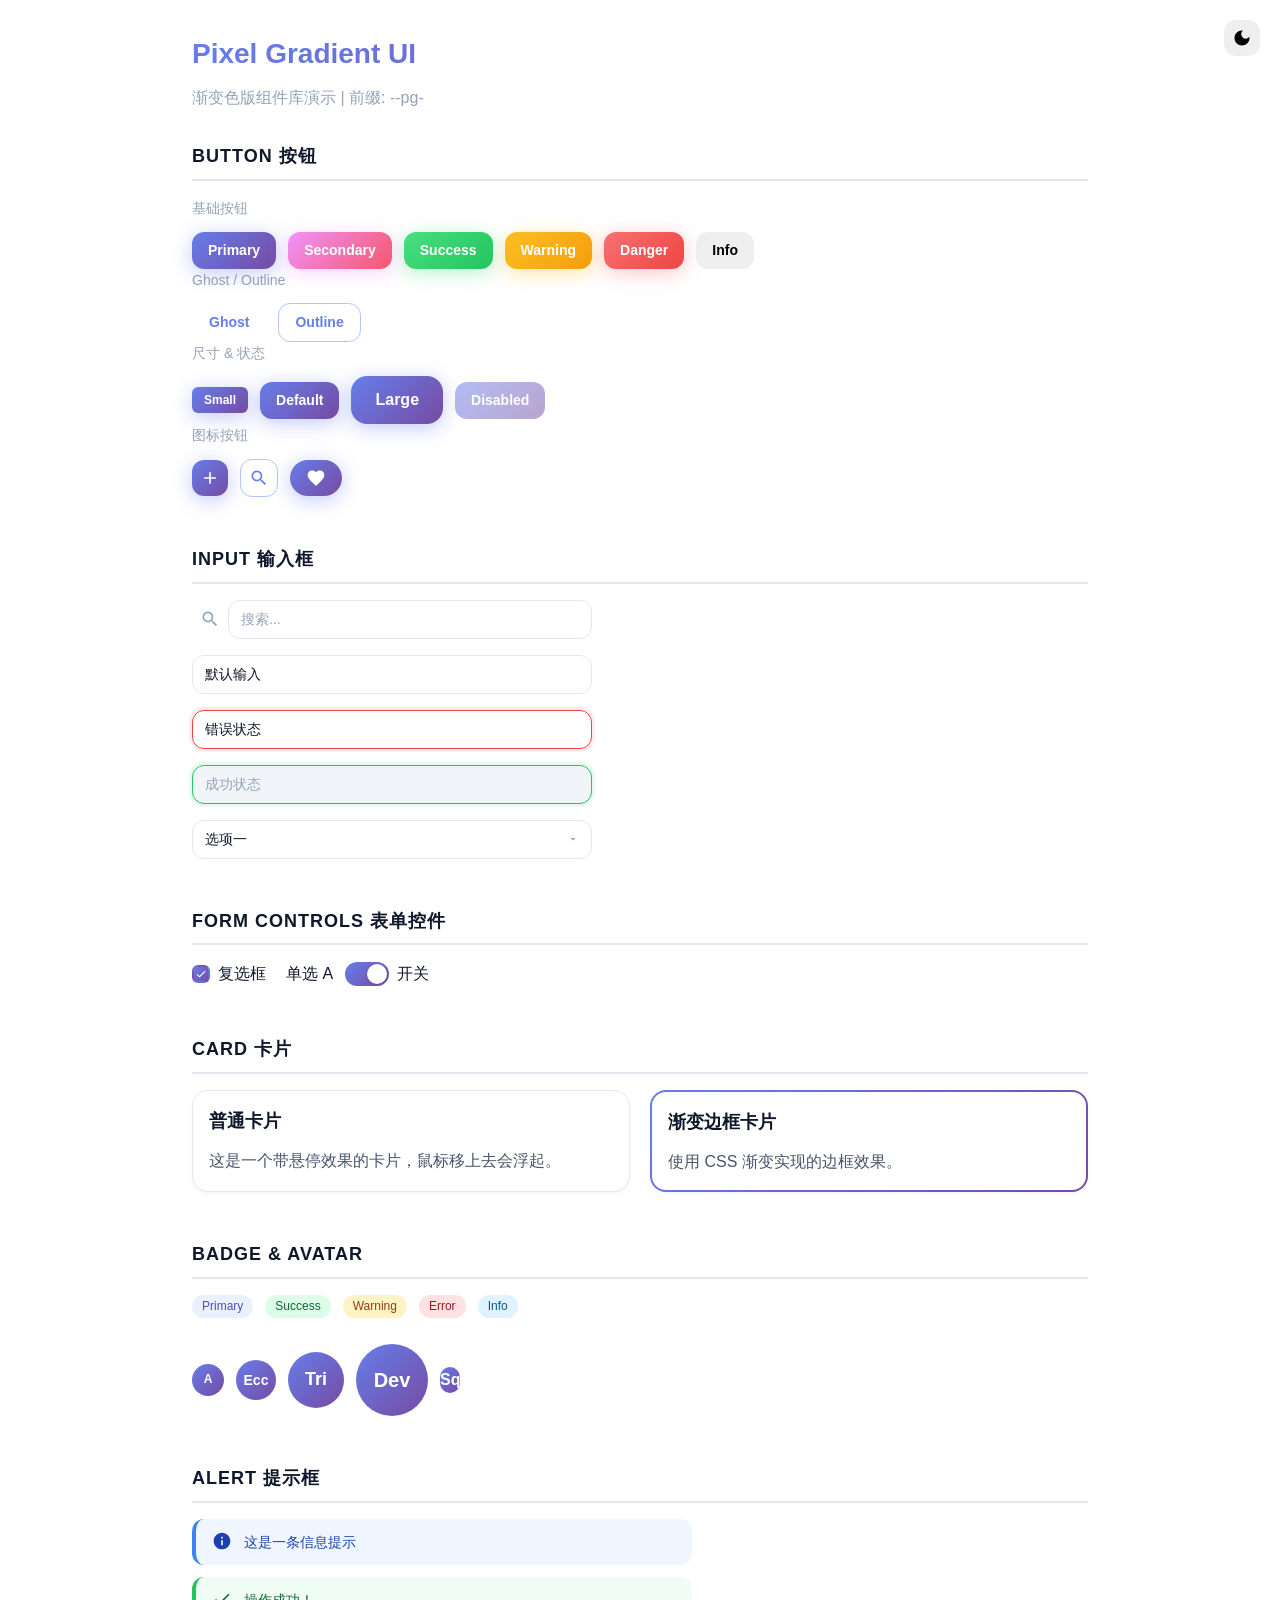
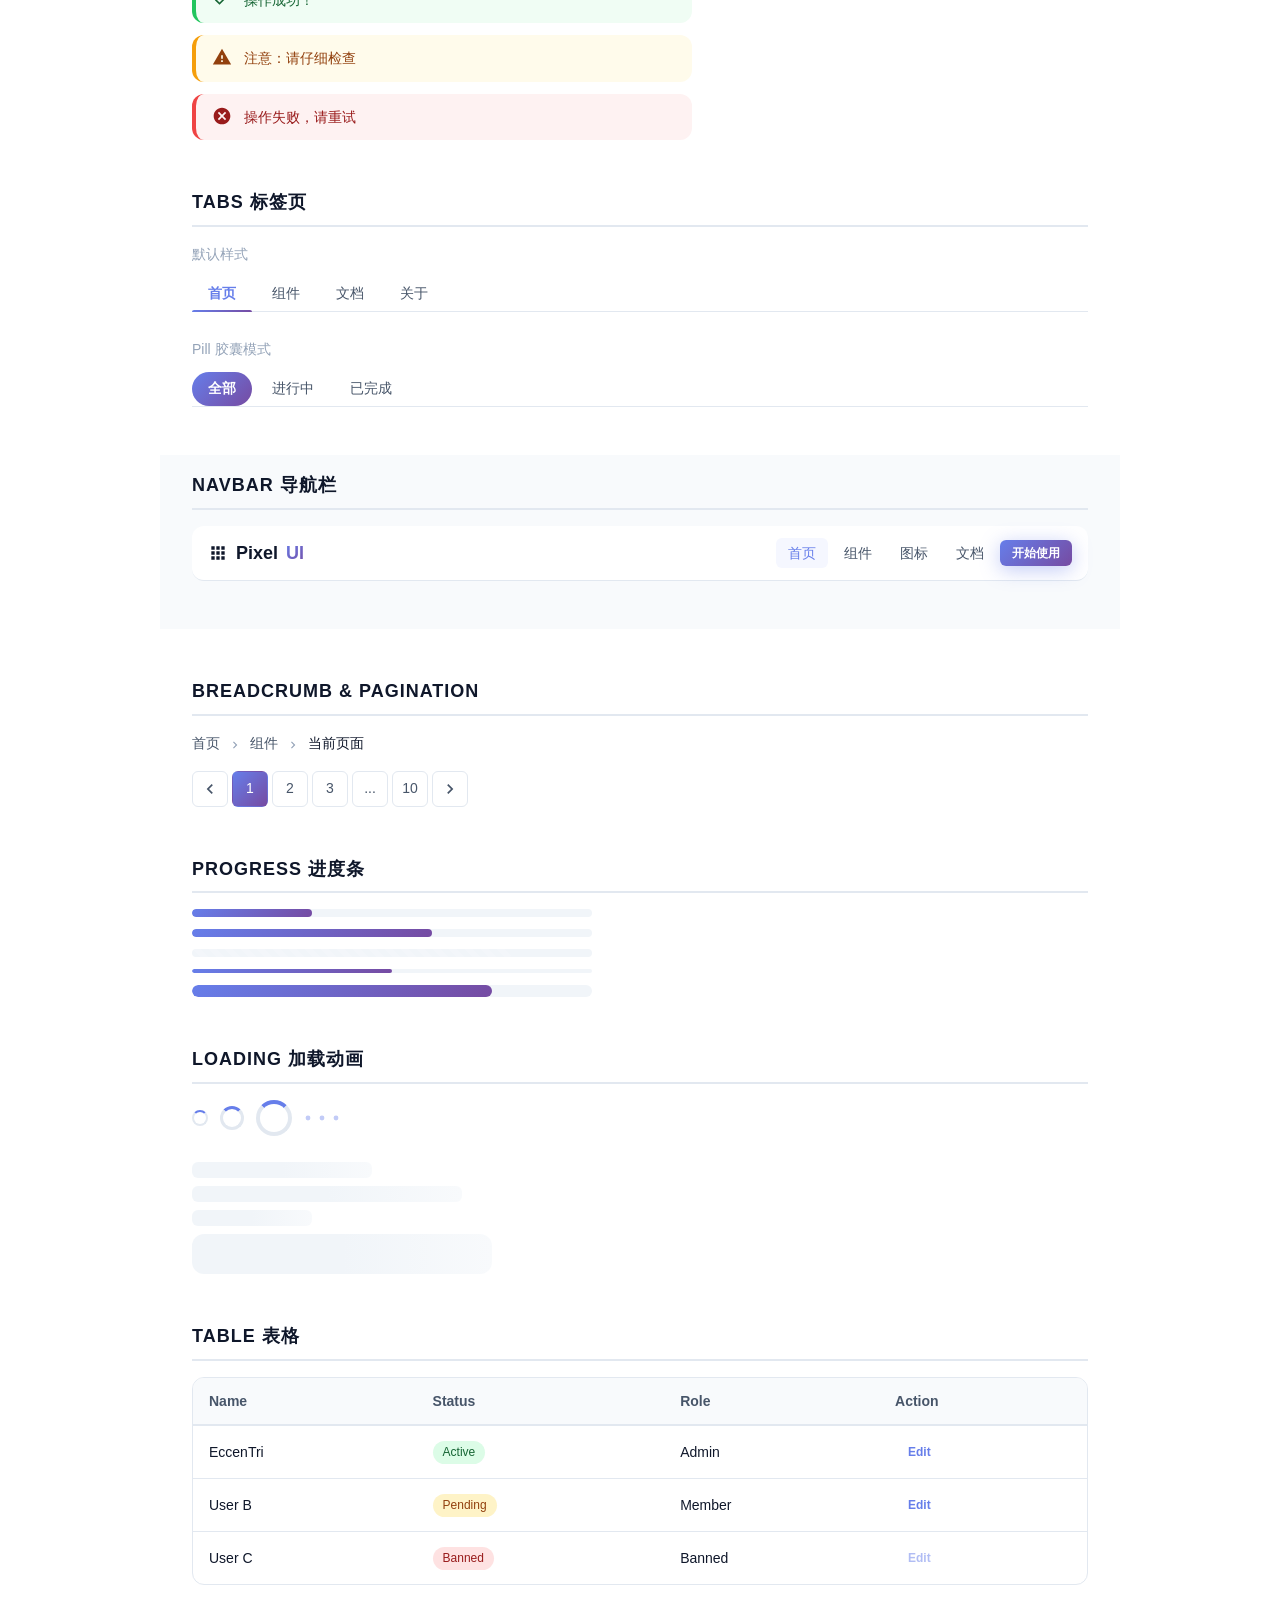
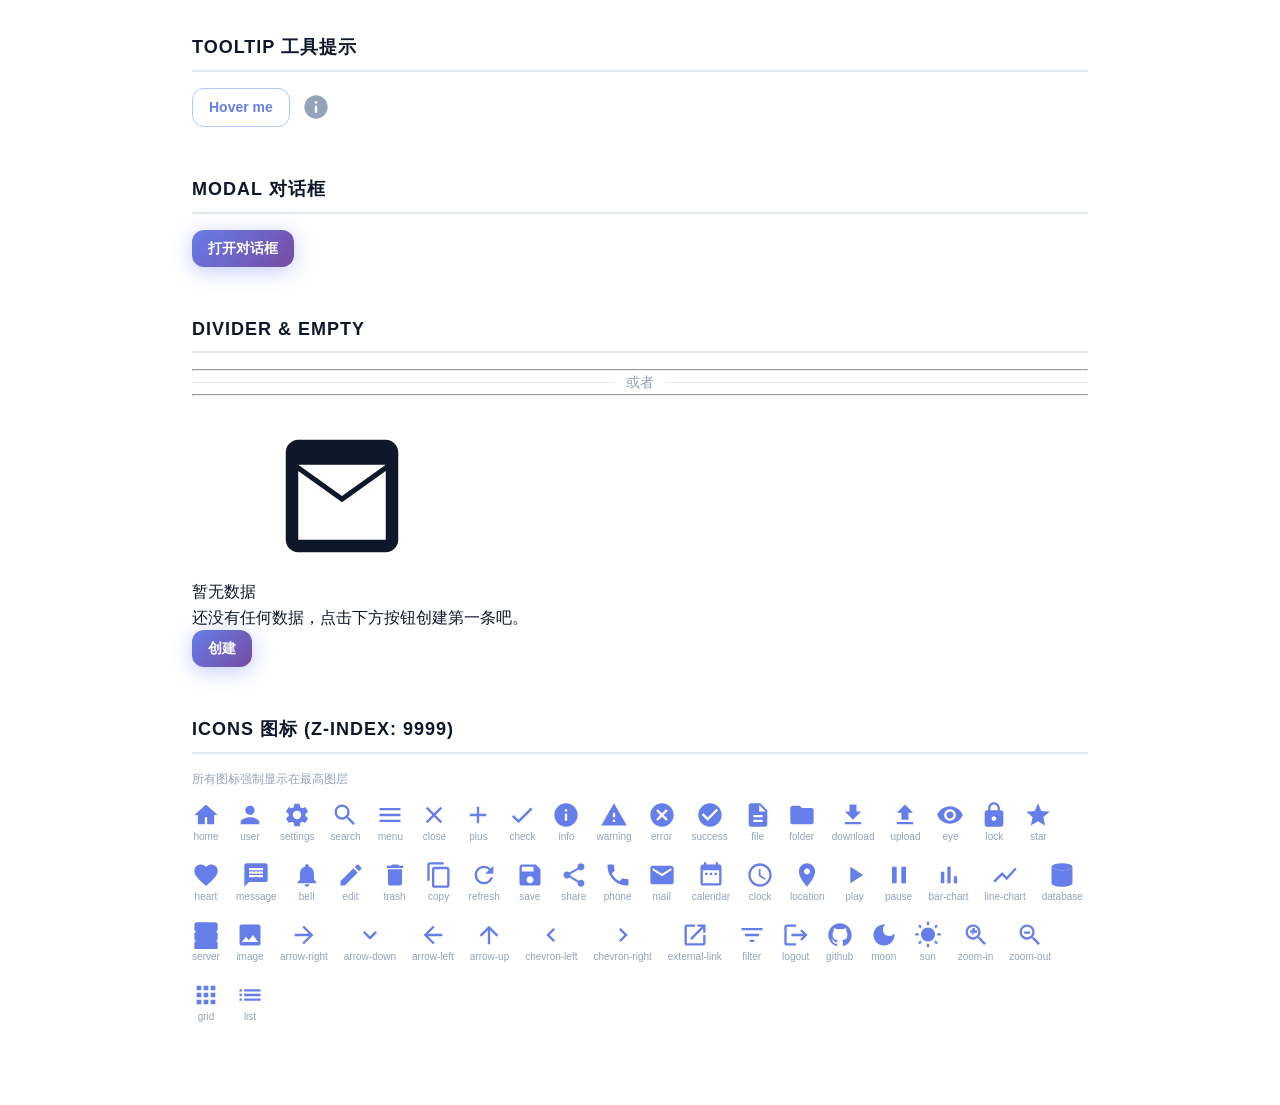
==== gradient/index.html @ 96da3453 "init: Pixel UI Kit 三版本组件库 (gradient/minimal/custom)" ====
<!DOCTYPE html>
<html lang="zh-CN" data-theme="light">
<head>
  <meta charset="UTF-8">
  <meta name="viewport" content="width=device-width, initial-scale=1.0">
  <title>Pixel Gradient UI — 组件演示</title>
  <link rel="stylesheet" href="pixel-gradient.css">
  <style>
    body { padding: 32px; max-width: 960px; margin: 0 auto; }
    section { margin-bottom: 48px; }
    h2 { font-size: 18px; color: var(--pg-text-primary); margin-bottom: 16px; text-transform: uppercase; letter-spacing: 1px; border-bottom: 2px solid var(--pg-border-color); padding-bottom: 8px; }
    h3 { font-size: var(--pg-text-sm); color: var(--pg-text-tertiary); margin-bottom: 12px; font-weight: var(--pg-font-normal); }
    .demo-row { display: flex; gap: 12px; flex-wrap: wrap; align-items: center; }
    .theme-toggle { position: fixed; top: 20px; right: 20px; z-index: 10003; }
  </style>
</head>
<body>

<!-- 图标 Sprite (内联) -->
<svg xmlns="http://www.w3.org/2000/svg" style="display:none">
<defs>
    <linearGradient id="pg-grad-primary" x1="0%" y1="0%" x2="100%" y2="100%">
      <stop offset="0%" style="stop-color:#667eea"/>
      <stop offset="100%" style="stop-color:#764ba2"/>
    </linearGradient>
  </defs>
<symbol id="pg-icon-home" viewBox="0 0 24 24"><path fill="currentColor" d="M12 3L2 12h3v8h6v-6h2v6h6v-8h3L12 3z"/></symbol>
<symbol id="pg-icon-user" viewBox="0 0 24 24"><path fill="currentColor" d="M12 12c2.21 0 4-1.79 4-4s-1.79-4-4-4-4 1.79-4 4 1.79 4 4 4zm0 2c-2.67 0-8 1.34-8 4v2h16v-2c0-2.66-5.33-4-8-4z"/></symbol>
<symbol id="pg-icon-settings" viewBox="0 0 24 24"><path fill="currentColor" d="M19.14 12.94c.04-.31.06-.63.06-.94 0-.31-.02-.63-.06-.94l2.03-1.58a.49.49 0 00.12-.61l-1.92-3.32a.49.49 0 00-.59-.22l-2.39.96c-.5-.38-1.03-.7-1.62-.94l-.36-2.54a.484.484 0 00-.48-.41h-3.84c-.24 0-.43.17-.47.41l-.36 2.54c-.59.24-1.13.57-1.62.94l-2.39-.96a.49.49 0 00-.59.22L2.74 8.87c-.12.21-.08.47.12.61l2.03 1.58c-.04.31-.06.63-.06.94s.02.63.06.94l-2.03 1.58a.49.49 0 00-.12.61l1.92 3.32c.12.22.37.29.59.22l2.39-.96c.5.38 1.03.7 1.62.94l.36 2.54c.05.24.24.41.48.41h3.84c.24 0 .44-.17.47-.41l.36-2.54c.59-.24 1.13-.56 1.62-.94l2.39.96c.22.08.47 0 .59-.22l1.92-3.32c.12-.22.07-.47-.12-.61l-2.01-1.58zM12 15.6A3.6 3.6 0 1115.6 12 3.6 3.6 0 0112 15.6z"/></symbol>
<symbol id="pg-icon-search" viewBox="0 0 24 24"><path fill="currentColor" d="M15.5 14h-.79l-.28-.27A6.471 6.471 0 0016 9.5 6.5 6.5 0 109.5 16c1.61 0 3.09-.59 4.23-1.57l.27.28v.79l5 4.99L20.49 19l-4.99-5zm-6 0C7.01 14 5 11.99 5 9.5S7.01 5 9.5 5 14 7.01 14 9.5 11.99 14 9.5 14z"/></symbol>
<symbol id="pg-icon-menu" viewBox="0 0 24 24"><path fill="currentColor" d="M3 18h18v-2H3v2zm0-5h18v-2H3v2zm0-7v2h18V6H3z"/></symbol>
<symbol id="pg-icon-close" viewBox="0 0 24 24"><path fill="currentColor" d="M19 6.41L17.59 5 12 10.59 6.41 5 5 6.41 10.59 12 5 17.59 6.41 19 12 13.41 17.59 19 19 17.59 13.41 12z"/></symbol>
<symbol id="pg-icon-plus" viewBox="0 0 24 24"><path fill="currentColor" d="M19 13h-6v6h-2v-6H5v-2h6V5h2v6h6v2z"/></symbol>
<symbol id="pg-icon-check" viewBox="0 0 24 24"><path fill="currentColor" d="M9 16.17L4.83 12l-1.42 1.41L9 19 21 7l-1.41-1.41z"/></symbol>
<symbol id="pg-icon-info" viewBox="0 0 24 24"><path fill="currentColor" d="M12 2C6.48 2 2 6.48 2 12s4.48 10 10 10 10-4.48 10-10S17.52 2 12 2zm1 15h-2v-6h2v6zm0-8h-2V7h2v2z"/></symbol>
<symbol id="pg-icon-warning" viewBox="0 0 24 24"><path fill="currentColor" d="M1 21h22L12 2 1 21zm12-3h-2v-2h2v2zm0-4h-2v-4h2v4z"/></symbol>
<symbol id="pg-icon-error" viewBox="0 0 24 24"><path fill="currentColor" d="M12 2C6.47 2 2 6.47 2 12s4.47 10 10 10 10-4.47 10-10S17.53 2 12 2zm5 13.59L15.59 17 12 13.41 8.41 17 7 15.59 10.41 12 7 8.41 8.41 7 12 10.41 15.59 7 17 8.41 13.41 12z"/></symbol>
<symbol id="pg-icon-success" viewBox="0 0 24 24"><path fill="currentColor" d="M12 2C6.48 2 2 6.48 2 12s4.48 10 10 10 10-4.48 10-10S17.52 2 12 2zm-2 15l-5-5 1.41-1.41L10 14.17l7.59-7.59L19 8l-9 9z"/></symbol>
<symbol id="pg-icon-file" viewBox="0 0 24 24"><path fill="currentColor" d="M14 2H6c-1.1 0-1.99.9-1.99 2L4 20c0 1.1.89 2 1.99 2H18c1.1 0 2-.9 2-2V8l-6-6zm2 16H8v-2h8v2zm0-4H8v-2h8v2zm-3-5V3.5L18.5 9H13z"/></symbol>
<symbol id="pg-icon-folder" viewBox="0 0 24 24"><path fill="currentColor" d="M10 4H4c-1.1 0-1.99.9-1.99 2L2 18c0 1.1.9 2 2 2h16c1.1 0 2-.9 2-2V8c0-1.1-.9-2-2-2h-8l-2-2z"/></symbol>
<symbol id="pg-icon-download" viewBox="0 0 24 24"><path fill="currentColor" d="M19 9h-4V3H9v6H5l7 7 7-7zM5 18v2h14v-2H5z"/></symbol>
<symbol id="pg-icon-upload" viewBox="0 0 24 24"><path fill="currentColor" d="M9 16h6v-6h4l-7-7-7 7h4zm-4 2h14v2H5z"/></symbol>
<symbol id="pg-icon-eye" viewBox="0 0 24 24"><path fill="currentColor" d="M12 4.5C7 4.5 2.73 7.61 1 12c1.73 4.39 6 7.5 11 7.5s9.27-3.11 11-7.5c-1.73-4.39-6-7.5-11-7.5zM12 17c-2.76 0-5-2.24-5-5s2.24-5 5-5 5 2.24 5 5-2.24 5-5 5zm0-8c-1.66 0-3 1.34-3 3s1.34 3 3 3 3-1.34 3-3-1.34-3-3-3z"/></symbol>
<symbol id="pg-icon-lock" viewBox="0 0 24 24"><path fill="currentColor" d="M18 8h-1V6c0-2.76-2.24-5-5-5S7 3.24 7 6v2H6c-1.1 0-2 .9-2 2v10c0 1.1.9 2 2 2h12c1.1 0 2-.9 2-2V10c0-1.1-.9-2-2-2zm-6 9c-1.1 0-2-.9-2-2s.9-2 2-2 2 .9 2 2-.9 2-2 2zm3.1-9H8.9V6c0-1.71 1.39-3.1 3.1-3.1 1.71 0 3.1 1.39 3.1 3.1v2z"/></symbol>
<symbol id="pg-icon-star" viewBox="0 0 24 24"><path fill="currentColor" d="M12 17.27L18.18 21l-1.64-7.03L22 9.24l-7.19-.61L12 2 9.19 8.63 2 9.24l5.46 4.73L5.82 21z"/></symbol>
<symbol id="pg-icon-heart" viewBox="0 0 24 24"><path fill="currentColor" d="M12 21.35l-1.45-1.32C5.4 15.36 2 12.28 2 8.5 2 5.42 4.42 3 7.5 3c1.74 0 3.41.81 4.5 2.09C13.09 3.81 14.76 3 16.5 3 19.58 3 22 5.42 22 8.5c0 3.78-3.4 6.86-8.55 11.54L12 21.35z"/></symbol>
<symbol id="pg-icon-message" viewBox="0 0 24 24"><path fill="currentColor" d="M20 2H4c-1.1 0-1.99.9-1.99 2L2 22l4-4h14c1.1 0 2-.9 2-2V4c0-1.1-.9-2-2-2zm-2 12H6v-2h12v2zm0-3H6V9h12v2zm0-3H6V6h12v2z"/></symbol>
<symbol id="pg-icon-bell" viewBox="0 0 24 24"><path fill="currentColor" d="M12 22c1.1 0 2-.9 2-2h-4c0 1.1.89 2 2 2zm6-6v-5c0-3.07-1.64-5.64-4.5-6.32V4c0-.83-.67-1.5-1.5-1.5s-1.5.67-1.5 1.5v.68C7.63 5.36 6 7.92 6 11v5l-2 2v1h16v-1l-2-2z"/></symbol>
<symbol id="pg-icon-edit" viewBox="0 0 24 24"><path fill="currentColor" d="M3 17.25V21h3.75L17.81 9.94l-3.75-3.75L3 17.25zM20.71 7.04c.39-.39.39-1.02 0-1.41l-2.34-2.34c-.39-.39-1.02-.39-1.41 0l-1.83 1.83 3.75 3.75 1.83-1.83z"/></symbol>
<symbol id="pg-icon-trash" viewBox="0 0 24 24"><path fill="currentColor" d="M6 19c0 1.1.9 2 2 2h8c1.1 0 2-.9 2-2V7H6v12zM19 4h-3.5l-1-1h-5l-1 1H5v2h14V4z"/></symbol>
<symbol id="pg-icon-copy" viewBox="0 0 24 24"><path fill="currentColor" d="M16 1H4c-1.1 0-2 .9-2 2v14h2V3h12V1zm3 4H8c-1.1 0-2 .9-2 2v14c0 1.1.9 2 2 2h11c1.1 0 2-.9 2-2V7c0-1.1-.9-2-2-2zm0 16H8V7h11v14z"/></symbol>
<symbol id="pg-icon-refresh" viewBox="0 0 24 24"><path fill="currentColor" d="M17.65 6.35A7.958 7.958 0 0012 4c-4.42 0-7.99 3.58-7.99 8s3.57 8 7.99 8c3.73 0 6.84-2.55 7.73-6h-2.08A5.99 5.99 0 0112 18c-3.31 0-6-2.69-6-6s2.69-6 6-6c1.66 0 3.14.69 4.22 1.78L13 11h7V4l-2.35 2.35z"/></symbol>
<symbol id="pg-icon-save" viewBox="0 0 24 24"><path fill="currentColor" d="M17 3H5c-1.11 0-2 .9-2 2v14c0 1.1.89 2 2 2h14c1.1 0 2-.9 2-2V7l-4-4zm-5 16c-1.66 0-3-1.34-3-3s1.34-3 3-3 3 1.34 3 3-1.34 3-3 3zm3-10H5V5h10v4z"/></symbol>
<symbol id="pg-icon-share" viewBox="0 0 24 24"><path fill="currentColor" d="M18 16.08c-.76 0-1.44.3-1.96.77L8.91 12.7c.05-.23.09-.46.09-.7s-.04-.47-.09-.7l7.05-4.11c.54.5 1.25.81 2.04.81 1.66 0 3-1.34 3-3s-1.34-3-3-3-3 1.34-3 3c0 .24.04.47.09.7L8.04 9.81C7.5 9.31 6.79 9 6 9c-1.66 0-3 1.34-3 3s1.34 3 3 3c.79 0 1.5-.31 2.04-.81l7.12 4.16c-.05.21-.08.43-.08.65 0 1.61 1.31 2.92 2.92 2.92 1.61 0 2.92-1.31 2.92-2.92s-1.31-2.92-2.92-2.92z"/></symbol>
<symbol id="pg-icon-phone" viewBox="0 0 24 24"><path fill="currentColor" d="M6.62 10.79c1.44 2.83 3.76 5.14 6.59 6.59l2.2-2.2c.27-.27.67-.36 1.02-.24 1.12.37 2.33.57 3.57.57.55 0 1 .45 1 1V20c0 .55-.45 1-1 1-9.39 0-17-7.61-17-17 0-.55.45-1 1-1h3.5c.55 0 1 .45 1 1 0 1.25.2 2.45.57 3.57.11.35.03.74-.25 1.02l-2.2 2.2z"/></symbol>
<symbol id="pg-icon-mail" viewBox="0 0 24 24"><path fill="currentColor" d="M20 4H4c-1.1 0-1.99.9-1.99 2L2 18c0 1.1.9 2 2 2h16c1.1 0 2-.9 2-2V6c0-1.1-.9-2-2-2zm0 4l-8 5-8-5V6l8 5 8-5v2z"/></symbol>
<symbol id="pg-icon-calendar" viewBox="0 0 24 24"><path fill="currentColor" d="M19 3h-1V1h-2v2H8V1H6v2H5c-1.11 0-1.99.9-1.99 2L3 19c0 1.1.89 2 2 2h14c1.1 0 2-.9 2-2V5c0-1.1-.9-2-2-2zm0 16H5V8h14v11zM9 10H7v2h2v-2zm4 0h-2v2h2v-2zm4 0h-2v2h2v-2z"/></symbol>
<symbol id="pg-icon-clock" viewBox="0 0 24 24"><path fill="currentColor" d="M11.99 2C6.47 2 2 6.48 2 12s4.47 10 9.99 10C17.52 22 22 17.52 22 12S17.52 2 11.99 2zM12 20c-4.42 0-8-3.58-8-8s3.58-8 8-8 8 3.58 8 8-3.58 8-8 8zm.5-13H11v6l5.25 3.15.75-1.23-4.5-2.67z"/></symbol>
<symbol id="pg-icon-location" viewBox="0 0 24 24"><path fill="currentColor" d="M12 2C8.13 2 5 5.13 5 9c0 5.25 7 13 7 13s7-7.75 7-13c0-3.87-3.13-7-7-7zm0 9.5c-1.38 0-2.5-1.12-2.5-2.5s1.12-2.5 2.5-2.5 2.5 1.12 2.5 2.5-1.12 2.5-2.5 2.5z"/></symbol>
<symbol id="pg-icon-play" viewBox="0 0 24 24"><path fill="currentColor" d="M8 5v14l11-7z"/></symbol>
<symbol id="pg-icon-pause" viewBox="0 0 24 24"><path fill="currentColor" d="M6 19h4V5H6v14zm8-14v14h4V5h-4z"/></symbol>
<symbol id="pg-icon-bar-chart" viewBox="0 0 24 24"><path fill="currentColor" d="M5 9.2h3V19H5V9.2zM10.6 5h2.8v14h-2.8V5zm5.6 8H19v6h-2.8v-6z"/></symbol>
<symbol id="pg-icon-line-chart" viewBox="0 0 24 24"><path fill="currentColor" d="M3.5 18.49l6-6.01 4 4L22 6.92l-1.41-1.41-7.09 7.97-4-4L2 16.99z"/></symbol>
<symbol id="pg-icon-database" viewBox="0 0 24 24"><ellipse cx="12" cy="5" rx="9" ry="3" fill="currentColor"/><path fill="currentColor" d="M3 5v14c0 1.66 4.03 3 9 3s9-1.34 9-3V5c0 1.66-4.03 3-9 3s-9-1.34-9-3zm0 7c0 1.66 4.03 3 9 3s9-1.34 9-3v-7c0 1.66-4.03 3-9 3s-9-1.34-9-3v7z"/></symbol>
<symbol id="pg-icon-server" viewBox="0 0 24 24"><path fill="currentColor" d="M4 1h16c1.1 0 2 .9 2 2v4c0 1.1-.9 2-2 2H4c-1.1 0-2-.9-2-2V3c0-1.1.9-2 2-2zm0 8h16c1.1 0 2 .9 2 2v4c0 1.1-.9 2-2 2H4c-1.1 0-2-.9-2-2v-4c0-1.1.9-2 2-2zm0 8h16c1.1 0 2 .9 2 2v4c0 1.1-.9 2-2 2H4c-1.1 0-2-.9-2-2v-4c0-1.1.9-2 2-2zM6 5h2v2H6V5zm0 8h2v2H6v-2zm0 8h2v2H6v-2z"/></symbol>
<symbol id="pg-icon-image" viewBox="0 0 24 24"><path fill="currentColor" d="M21 19V5c0-1.1-.9-2-2-2H5c-1.1 0-2 .9-2 2v14c0 1.1.9 2 2 2h14c1.1 0 2-.9 2-2zM8.5 13.5l2.5 3.01L14.5 12l4.5 6H5l3.5-4.5z"/></symbol>
<symbol id="pg-icon-arrow-right" viewBox="0 0 24 24"><path fill="currentColor" d="M12 4l-1.41 1.41L16.17 11H4v2h12.17l-5.58 5.59L12 20l8-8z"/></symbol>
<symbol id="pg-icon-arrow-down" viewBox="0 0 24 24"><path fill="currentColor" d="M7.41 8.59L12 13.17l4.59-4.58L18 10l-6 6-6-6 1.41-1.41z"/></symbol>
<symbol id="pg-icon-arrow-left" viewBox="0 0 24 24"><path fill="currentColor" d="M20 11H7.83l5.59-5.59L12 4l-8 8 8 8 1.41-1.41L7.83 13H20v-2z"/></symbol>
<symbol id="pg-icon-arrow-up" viewBox="0 0 24 24"><path fill="currentColor" d="M4 12l1.41 1.41L11 7.83V20h2V7.83l5.58 5.59L20 12l-8-8-8 8z"/></symbol>
<symbol id="pg-icon-chevron-left" viewBox="0 0 24 24"><path fill="currentColor" d="M15.41 7.41L14 6l-6 6 6 6 1.41-1.41L10.83 12z"/></symbol>
<symbol id="pg-icon-chevron-right" viewBox="0 0 24 24"><path fill="currentColor" d="M10 6L8.59 7.41 13.17 12l-4.58 4.59L10 18l6-6z"/></symbol>
<symbol id="pg-icon-chevron-up" viewBox="0 0 24 24"><path fill="currentColor" d="M7.41 15.41L12 10.83l4.59 4.58L18 14l-6-6-6 6z"/></symbol>
<symbol id="pg-icon-chevron-down" viewBox="0 0 24 24"><path fill="currentColor" d="M7.41 8.59L12 13.17l4.59-4.58L18 10l-6 6-6-6z"/></symbol>
<symbol id="pg-icon-external-link" viewBox="0 0 24 24"><path fill="currentColor" d="M19 19H5V5h7V3H5c-1.11 0-2 .9-2 2v14c0 1.1.89 2 2 2h14c1.1 0 2-.9 2-2v-7h-2v7zM14 3v2h3.59l-9.83 9.83 1.41 1.41L19 6.41V10h2V3h-8z"/></symbol>
<symbol id="pg-icon-filter" viewBox="0 0 24 24"><path fill="currentColor" d="M10 18h4v-2h-4v2zM3 6v2h18V6H3zm3 7h12v-2H6v2z"/></symbol>
<symbol id="pg-icon-logout" viewBox="0 0 24 24"><path fill="currentColor" d="M17 7l-1.41 1.41L18.17 11H8v2h10.17l-2.58 2.58L17 17l5-5zM4 5h8V3H4c-1.1 0-2 .9-2 2v14c0 1.1.9 2 2 2h8v-2H4V5z"/></symbol>
<symbol id="pg-icon-github" viewBox="0 0 24 24"><path fill="currentColor" d="M12 2C6.477 2 2 6.477 2 12c0 4.42 2.865 8.17 6.839 9.49.5.092.682-.217.682-.482 0-.237-.008-.866-.013-1.7-2.782.603-3.369-1.34-3.369-1.34-.454-1.156-1.11-1.464-1.11-1.464-.908-.62.069-.608.069-.608 1.003.07 1.531 1.03 1.531 1.03.892 1.529 2.341 1.087 2.91.832.092-.647.35-1.088.636-1.338-2.22-.253-4.555-1.11-4.555-4.943 0-1.091.39-1.984 1.029-2.683-.103-.253-.446-1.27.098-2.647 0 0 .84-.269 2.75 1.025A9.578 9.578 0 0112 6.836c.85.004 1.705.114 2.504.336 1.909-1.294 2.747-1.025 2.747-1.025.546 1.377.203 2.394.1 2.647.64.699 1.028 1.592 1.028 2.683 0 3.842-2.339 4.687-4.566 4.935.359.309.678.919.678 1.852 0 1.336-.012 2.415-.012 2.743 0 .267.18.578.688.48C19.138 20.167 22 16.418 22 12c0-5.523-4.477-10-10-10z"/></symbol>
<symbol id="pg-icon-moon" viewBox="0 0 24 24"><path fill="currentColor" d="M12 3c-4.97 0-9 4.03-9 9s4.03 9 9 9 9-4.03 9-9c0-.46-.04-.92-.1-1.36a5.389 5.389 0 01-4.4 2.26 5.403 5.403 0 01-3.14-9.8c-.44-.06-.9-.1-1.36-.1z"/></symbol>
<symbol id="pg-icon-sun" viewBox="0 0 24 24"><path fill="currentColor" d="M6.76 4.84l-1.8-1.79-1.41 1.41 1.79 1.79 1.42-1.41zM4 10.5H1v2h3v-2zm9-9.95h-2V3.5h2V.55zm7.45 3.91l-1.41-1.41-1.79 1.79 1.41 1.41 1.79-1.79zm-3.21 13.7l1.79 1.8 1.41-1.41-1.8-1.79-1.4 1.4zM20 10.5v2h3v-2h-3zm-8-5c-3.31 0-6 2.69-6 6s2.69 6 6 6 6-2.69 6-6-2.69-6-6-6zm-1 16.95h2V19.5h-2v2.95zm-7.45-3.91l1.41 1.41 1.79-1.8-1.41-1.41-1.79 1.8z"/></symbol>
<symbol id="pg-icon-zoom-in" viewBox="0 0 24 24"><path fill="currentColor" d="M15.5 14h-.79l-.28-.27A6.471 6.471 0 0016 9.5 6.5 6.5 0 109.5 16c1.61 0 3.09-.59 4.23-1.57l.27.28v.79l5 4.99L20.49 19l-4.99-5zm-6 0C7.01 14 5 11.99 5 9.5S7.01 5 9.5 5 14 7.01 14 9.5 11.99 14 9.5 14zM12 10h-2v2H9v-2H7V8h2V6h2v2h2v2h-2z"/></symbol>
<symbol id="pg-icon-zoom-out" viewBox="0 0 24 24"><path fill="currentColor" d="M15.5 14h-.79l-.28-.27A6.471 6.471 0 0016 9.5 6.5 6.5 0 109.5 16c1.61 0 3.09-.59 4.23-1.57l.27.28v.79l5 4.99L20.49 19l-4.99-5zm-6 0C7.01 14 5 11.99 5 9.5S7.01 5 9.5 5 14 7.01 14 9.5 11.99 14 9.5 14zM7 9h5v2H7z"/></symbol>
<symbol id="pg-icon-grid" viewBox="0 0 24 24"><path fill="currentColor" d="M4 8h4V4H4v4zm6 12h4v-4h-4v4zm-6 0h4v-4H4v4zm0-6h4v-4H4v4zm6 0h4v-4h-4v4zm6-10v4h4V4h-4zm-6 4h4V4h-4v4zm6 6h4v-4h-4v4zm0 6h4v-4h-4v4z"/></symbol>
<symbol id="pg-icon-list" viewBox="0 0 24 24"><path fill="currentColor" d="M3 13h2v-2H3v2zm0 4h2v-2H3v2zm0-8h2V7H3v2zm4 4h14v-2H7v2zm0 4h14v-2H7v2zM7 7v2h14V7H7z"/></symbol>
<symbol id="pg-icon-inbox" viewBox="0 0 24 24"><path fill="currentColor" d="M19 3H5c-1.1 0-2 .9-2 2v14c0 1.1.9 2 2 2h14c1.1 0 2-.9 2-2V5c0-1.1-.9-2-2-2zm0 16H5V8l7 5 7-5v11zm-7-7L5 7h14l-7 5z"/></symbol>
</svg>

<!-- 主题切换 -->
<button class="pg-btn pg-btn-icon theme-toggle" onclick="document.documentElement.dataset.theme=document.documentElement.dataset.theme==='dark'?'light':'dark'">
  <svg class="pg-icon"><use href="#pg-icon-moon"></use></svg>
</button>

<h1 style="font-size:28px;margin-bottom:8px;background:var(--pg-gradient-primary);-webkit-background-clip:text;-webkit-text-fill-color:transparent;background-clip:text;">Pixel Gradient UI</h1>
<p style="color:var(--pg-text-tertiary);margin-bottom:32px;">渐变色版组件库演示 | 前缀: --pg-</p>

<!-- ===== 按钮 ===== -->
<section>
  <h2>Button 按钮</h2>
  <h3>基础按钮</h3>
  <div class="demo-row">
    <button class="pg-btn pg-btn-primary">Primary</button>
    <button class="pg-btn pg-btn-secondary">Secondary</button>
    <button class="pg-btn pg-btn-success">Success</button>
    <button class="pg-btn pg-btn-warning">Warning</button>
    <button class="pg-btn pg-btn-danger">Danger</button>
    <button class="pg-btn pg-btn-info">Info</button>
  </div>
  <h3>Ghost / Outline</h3>
  <div class="demo-row">
    <button class="pg-btn pg-btn-ghost">Ghost</button>
    <button class="pg-btn pg-btn-outline">Outline</button>
  </div>
  <h3>尺寸 & 状态</h3>
  <div class="demo-row">
    <button class="pg-btn pg-btn-primary pg-btn-sm">Small</button>
    <button class="pg-btn pg-btn-primary">Default</button>
    <button class="pg-btn pg-btn-primary pg-btn-lg">Large</button>
    <button class="pg-btn pg-btn-primary" disabled>Disabled</button>
  </div>
  <h3>图标按钮</h3>
  <div class="demo-row">
    <button class="pg-btn pg-btn-icon pg-btn-primary"><svg class="pg-icon"><use href="#pg-icon-plus"></use></svg></button>
    <button class="pg-btn pg-btn-icon pg-btn-outline"><svg class="pg-icon"><use href="#pg-icon-search"></use></svg></button>
    <button class="pg-btn pg-btn-circle pg-btn-primary"><svg class="pg-icon"><use href="#pg-icon-heart"></use></svg></button>
  </div>
</section>

<!-- ===== 输入框 ===== -->
<section>
  <h2>Input 输入框</h2>
  <div style="display:flex;flex-direction:column;gap:16px;max-width:400px;">
    <div class="pg-input-wrapper">
      <span class="pg-input-prefix"><svg class="pg-icon"><use href="#pg-icon-search"></use></svg></span>
      <input class="pg-input" placeholder="搜索...">
    </div>
    <input class="pg-input" value="默认输入" />
    <input class="pg-input pg-input-error" value="错误状态" />
    <input class="pg-input pg-input-success" value="成功状态" disabled />
    <select class="pg-input pg-select">
      <option>选项一</option><option>选项二</option><option>选项三</option>
    </select>
  </div>
</section>

<!-- ===== 表单控件 ===== -->
<section>
  <h2>Form Controls 表单控件</h2>
  <div class="demo-row">
    <label class="pg-checkbox">
      <input type="checkbox" checked>
      <span class="pg-checkbox-box"><svg viewBox="0 0 24 24"><path fill="currentColor" d="M9 16.17L4.83 12l-1.42 1.41L9 19 21 7l-1.41-1.41z"/></svg></span>
      复选框
    </label>
    <label class="pg-radio">
      <input type="radio" name="r1" checked>
      <span class="pm-radio-dot"></span>
      单选 A
    </label>
    <label class="pg-switch">
      <input type="checkbox" checked>
      <span class="pg-switch-track"></span>
      开关
    </label>
  </div>
</section>

<!-- ===== 卡片 ===== -->
<section>
  <h2>Card 卡片</h2>
  <div style="display:grid;grid-template-columns:repeat(auto-fit,minmax(260px,1fr));gap:20px;">
    <div class="pg-card pg-card-hover">
      <div class="pg-card-header">
        <span class="pg-card-title">普通卡片</span>
        <svg class="pg-icon" style="color:var(--pg-text-tertiary)"><use href="#pg-icon-more-v"></use></svg>
      </div>
      <div class="pg-card-body">这是一个带悬停效果的卡片，鼠标移上去会浮起。</div>
    </div>
    <div class="pg-card pg-card-gradient">
      <div class="pg-card-header">
        <span class="pg-card-title">渐变边框卡片</span>
      </div>
      <div class="pg-card-body">使用 CSS 渐变实现的边框效果。</div>
    </div>
  </div>
</section>

<!-- ===== 徽章 & 头像 ===== -->
<section>
  <h2>Badge & Avatar</h2>
  <div class="demo-row">
    <span class="pg-badge pg-badge-primary">Primary</span>
    <span class="pg-badge pg-badge-success">Success</span>
    <span class="pg-badge pg-badge-warning">Warning</span>
    <span class="pg-badge pg-badge-error">Error</span>
    <span class="pg-badge pg-badge-info">Info</span>
  </div>
  <br/>
  <div class="demo-row">
    <div class="pg-avatar pg-avatar-sm">A</div>
    <div class="pg-avatar pg-avatar-md">Ecc</div>
    <div class="pg-avatar pg-avatar-lg">Tri</div>
    <div class="pg-avatar pg-avatar-xl">Dev</div>
    <div class="pg-avatar pg-avatar-square">Sq</div>
  </div>
</section>

<!-- ===== 提示框 ===== -->
<section>
  <h2>Alert 提示框</h2>
  <div style="display:flex;flex-direction:column;gap:12px;max-width:500px;">
    <div class="pg-alert pg-alert-info"><svg class="pg-icon"><use href="#pg-icon-info"></use></svg>这是一条信息提示</div>
    <div class="pg-alert pg-alert-success"><svg class="pg-icon"><use href="#pg-icon-check"></use></svg>操作成功！</div>
    <div class="pg-alert pg-alert-warning"><svg class="pg-icon"><use href="#pg-icon-warning"></use></svg>注意：请仔细检查</div>
    <div class="pg-alert pg-alert-error"><svg class="pg-icon"><use href="#pg-icon-error"></use></svg>操作失败，请重试</div>
  </div>
</section>

<!-- ===== 标签页 ===== -->
<section>
  <h2>Tabs 标签页</h2>
  <h3>默认样式</h3>
  <div class="pg-tabs">
    <button class="pg-tab pg-tab-active">首页</button>
    <button class="pg-tab">组件</button>
    <button class="pg-tab">文档</button>
    <button class="pg-tab">关于</button>
  </div>
  <br/>
  <h3>Pill 胶囊模式</h3>
  <div class="pg-tabs pg-tabs-pill">
    <button class="pg-tab pg-tab-active">全部</button>
    <button class="pg-tab">进行中</button>
    <button class="pg-tab">已完成</button>
  </div>
</section>

<!-- ===== 导航栏 ===== -->
<section style="margin-left:-32px;margin-right:-32px;padding:0 32px;padding-top:16px;padding-bottom:48px;background:var(--pg-bg-secondary);">
  <h2>Navbar 导航栏</h2>
  <nav class="pg-navbar" style="position:relative;border-radius:var(--pg-radius-md);">
    <a href="#" class="pg-navbar-brand"><svg class="pg-icon"><use href="#pg-icon-grid"></use></svg> Pixel<span>UI</span></a>
    <div class="pg-navbar-nav">
      <a class="pg-nav-link pg-nav-link-active">首页</a>
      <a class="pg-nav-link">组件</a>
      <a class="pg-nav-link">图标</a>
      <a class="pg-nav-link">文档</a>
      <button class="pg-btn pg-btn-sm pg-btn-primary">开始使用</button>
    </div>
  </nav>
</section>

<!-- ===== 面包屑 & 分页 ===== -->
<section>
  <h2>Breadcrumb & Pagination</h2>
  <nav class="pg-breadcrumb" style="margin-bottom:16px;">
    <a href="#">首页</a>
    <span class="pg-breadcrumb-separator"><svg class="pg-icon" style="width:14px;height:14px;"><use href="#pg-icon-chevron-right"></use></svg></span>
    <a href="#">组件</a>
    <span class="pg-breadcrumb-separator"><svg class="pg-icon" style="width:14px;height:14px;"><use href="#pg-icon-chevron-right"></use></svg></span>
    <span class="pg-breadcrumb-current">当前页面</span>
  </nav>
  <nav class="pg-pagination">
    <a class="pg-page-item"><svg class="pg-icon"><use href="#pg-icon-chevron-left"></use></svg></a>
    <a class="pg-page-item pg-page-active">1</a>
    <a class="pg-page-item">2</a>
    <a class="pg-page-item">3</a>
    <a class="pg-page-item">...</a>
    <a class="pg-page-item">10</a>
    <a class="pg-page-item"><svg class="pg-icon"><use href="#pg-icon-chevron-right"></use></svg></a>
  </nav>
</section>

<!-- ===== 进度条 ===== -->
<section>
  <h2>Progress 进度条</h2>
  <div style="display:flex;flex-direction:column;gap:12px;max-width:400px;">
    <div class="pg-progress"><div class="pg-progress-bar" style="width:30%"></div></div>
    <div class="pg-progress"><div class="pg-progress-bar" style="width:60%"></div></div>
    <div class="pg-progress"><div class="pg-progress-bar pg-progress-bar-animated" style="width:80%"></div></div>
    <div class="pg-progress pg-progress-sm"><div class="pg-progress-bar" style="width:50%"></div></div>
    <div class="pg-progress pg-progress-lg"><div class="pg-progress-bar" style="width:75%"></div></div>
  </div>
</section>

<!-- ===== 加载动画 ===== -->
<section>
  <h2>Loading 加载动画</h2>
  <div class="demo-row">
    <div class="pg-spinner pg-spinner-sm"></div>
    <div class="pg-spinner"></div>
    <div class="pg-spinner pg-spinner-lg"></div>
    <div class="pg-dots"><span></span><span></span><span></span></div>
  </div>
  <br/>
  <div style="max-width:300px;display:flex;flex-direction:column;gap:8px;">
    <div class="pg-skeleton" style="height:16px;width:60%"></div>
    <div class="pg-skeleton" style="height:16px;width:90%"></div>
    <div class="pg-skeleton" style="height:16px;width:40%"></div>
    <div class="pg-skeleton" style="height:40px;width:100%;border-radius:var(--pg-radius-md)"></div>
  </div>
</section>

<!-- ===== 表格 ===== -->
<section>
  <h2>Table 表格</h2>
  <div class="pg-table-wrapper">
    <table class="pg-table">
      <thead>
        <tr><th>Name</th><th>Status</th><th>Role</th><th>Action</th></tr>
      </thead>
      <tbody>
        <tr><td>EccenTri</td><td><span class="pg-badge pg-badge-success">Active</span></td><td>Admin</td><td><button class="pg-btn pg-btn-sm pg-btn-ghost">Edit</button></td></tr>
        <tr><td>User B</td><td><span class="pg-badge pg-badge-warning">Pending</span></td><td>Member</td><td><button class="pg-btn pg-btn-sm pg-btn-ghost">Edit</button></td></tr>
        <tr><td>User C</td><td><span class="pg-badge pg-badge-error">Banned</span></td><td>Banned</td><td><button class="pg-btn pg-btn-sm pg-btn-ghost" disabled>Edit</button></td></tr>
      </tbody>
    </table>
  </div>
</section>

<!-- ===== 工具提示 ===== -->
<section>
  <h2>Tooltip 工具提示</h2>
  <div class="demo-row">
    <div class="pg-tooltip">
      <button class="pg-btn pg-btn-outline">Hover me
        <span class="pg-tooltip-text">这是工具提示文字</span>
      </button>
    </div>
    <div class="pg-tooltip">
      <svg class="pg-icon pg-icon-lg" style="cursor:pointer;color:var(--pg-text-tertiary)">
        <use href="#pg-icon-info"></use>
      </svg>
      <span class="pg-tooltip-text">更多信息</span>
    </div>
  </div>
</section>

<!-- ===== Modal ===== -->
<section>
  <h2>Modal 对话框</h2>
  <button class="pg-btn pg-btn-primary" onclick="document.getElementById('m').classList.add('pg-modal-overlay-open')">打开对话框</button>
  <div id="m" class="pg-modal-overlay">
    <div class="pg-modal">
      <div class="pg-modal-header">
        <h3>标题</h3>
        <button class="pg-modal-close" onclick="document.getElementById('m').classList.remove('pg-modal-overlay-open')">&times;</button>
      </div>
      <div class="pg-modal-body">这是对话框内容区域。</div>
      <div class="pg-modal-footer">
        <button class="pg-btn pg-btn-ghost" onclick="document.getElementById('m').classList.remove('pg-modal-overlay-open')">取消</button>
        <button class="pg-btn pg-btn-primary" onclick="document.getElementById('m').classList.remove('pg-modal-overlay-open')">确认</button>
      </div>
    </div>
  </div>
</section>

<!-- ===== 分割线 & 空状态 ===== -->
<section>
  <h2>Divider & Empty</h2>
  <hr class="pm-divider" />
  <div class="pg-divider-text">或者</div>
  <hr class="pm-divider" />
  <br/>
  <div class="pm-empty">
    <svg class="pm-empty-icon"><use href="#pg-icon-inbox"></use></svg>
    <div class="pm-empty-title">暂无数据</div>
    <div class="pm-empty-desc">还没有任何数据，点击下方按钮创建第一条吧。</div>
    <button class="pg-btn pg-btn-primary">创建</button>
  </div>
</section>

<!-- ===== Icon 展示 ===== -->
<section>
  <h2>Icons 图标 (z-index: 9999)</h2>
  <p style="font-size:var(--pg-text-xs);color:var(--pg-text-tertiary);margin-bottom:12px;">所有图标强制显示在最高图层</p>
  <div class="demo-row" style="gap:16px;" id="icon-grid">
    <!-- JS 动态填充 -->
  </div>
</section>

<script>
// 动态展示所有图标
const icons = ['home','user','settings','search','menu','close','plus','check','info','warning','error','success','file','folder','download','upload','eye','lock','star','heart','message','bell','edit','trash','copy','refresh','save','share','phone','mail','calendar','clock','location','play','pause','bar-chart','line-chart','database','server','image','arrow-right','arrow-down','arrow-left','arrow-up','chevron-left','chevron-right','external-link','filter','logout','github','moon','sun','zoom-in','zoom-out','grid','list'];
const grid = document.getElementById('icon-grid');
icons.forEach(id => {
  grid.innerHTML += `<div title="${id}" style="text-align:center;font-size:10px;color:var(--pg-text-tertiary)"><svg class="pg-icon pg-icon-lg" style="color:var(--pg-primary-500)"><use href="#pg-icon-${id}"></use></svg><div>${id}</div></div>`;
});
</script>

</body>
</html>
---- gradient/pixel-gradient.css ----
/* ==========================================================================

   Pixel Gradient UI - 渐变色版组件库
   v3.0.0 | 前缀: --pg- / .pg-
   风格: 像素风 + 渐变色融合

   ========================================================================== */

/* ==========================================================================
   1. CSS 变量 - 设计令牌
   ========================================================================== */

:root {
  /* 字体 */
  --pg-font-sans: 'Inter', -apple-system, BlinkMacSystemFont, 'Segoe UI', sans-serif;
  --pg-font-mono: 'JetBrains Mono', 'Fira Code', monospace;

  /* 圆角 */
  --pg-radius-sm: 6px;
  --pg-radius-md: 12px;
  --pg-radius-lg: 16px;
  --pg-radius-xl: 24px;
  --pg-radius-full: 9999px;

  /* 边框 */
  --pg-border-width: 1px;
  --pg-border-width-md: 2px;

  /* 过渡 */
  --pg-transition-fast: 150ms ease;
  --pg-transition-normal: 250ms ease;
  --pg-transition-slow: 400ms ease;

  /* 阴影 */
  --pg-shadow-sm: 0 2px 4px rgba(0, 0, 0, 0.04);
  --pg-shadow-md: 0 4px 12px rgba(0, 0, 0, 0.08);
  --pg-shadow-lg: 0 8px 24px rgba(0, 0, 0, 0.12);
  --pg-shadow-xl: 0 16px 48px rgba(0, 0, 0, 0.16);

  /* 渐变发光阴影 */
  --pg-shadow-glow-primary: 0 4px 20px rgba(102, 126, 234, 0.4);
  --pg-shadow-glow-secondary: 0 4px 20px rgba(240, 147, 251, 0.4);
  --pg-shadow-glow-success: 0 4px 20px rgba(74, 222, 128, 0.4);
  --pg-shadow-glow-warning: 0 4px 20px rgba(251, 191, 36, 0.4);
  --pg-shadow-glow-error: 0 4px 20px rgba(248, 113, 113, 0.4);

  /* 间距 */
  --pg-space-1: 4px;
  --pg-space-2: 8px;
  --pg-space-3: 12px;
  --pg-space-4: 16px;
  --pg-space-5: 20px;
  --pg-space-6: 24px;
  --pg-space-8: 32px;
  --pg-space-10: 40px;
  --pg-space-12: 48px;
  --pg-space-16: 64px;

  /* 字号 */
  --pg-text-xs: 12px;
  --pg-text-sm: 14px;
  --pg-text-base: 16px;
  --pg-text-lg: 18px;
  --pg-text-xl: 20px;
  --pg-text-2xl: 24px;
  --pg-text-3xl: 30px;
  --pg-text-4xl: 36px;

  /* 字重 */
  --pg-font-normal: 400;
  --pg-font-medium: 500;
  --pg-font-semibold: 600;
  --pg-font-bold: 700;
}

/* ===== 亮色主题 ===== */
[data-theme="light"],
:root {
  --pg-bg-primary: #ffffff;
  --pg-bg-secondary: #f8fafc;
  --pg-bg-tertiary: #f1f5f9;
  --pg-bg-elevated: #ffffff;

  --pg-text-primary: #0f172a;
  --pg-text-secondary: #475569;
  --pg-text-tertiary: #94a3b8;
  --pg-text-inverse: #ffffff;

  --pg-border-color: #e2e8f0;
  --pg-border-strong: #cbd5e1;

  /* 主色 - 紫蓝渐变 */
  --pg-primary-50: #f5f7ff;
  --pg-primary-100: #ebf0ff;
  --pg-primary-200: #d9e2ff;
  --pg-primary-300: #b4c5ff;
  --pg-primary-400: #8fa8ff;
  --pg-primary-500: #667eea;
  --pg-primary-600: #5a67d2;
  --pg-primary-700: #4c51b8;
  --pg-primary-800: #41359c;
  --pg-primary-900: #362d7e;

  /* 渐变色 */
  --pg-gradient-primary: linear-gradient(135deg, #667eea 0%, #764ba2 100%);
  --pg-gradient-secondary: linear-gradient(135deg, #f093fb 0%, #f5576c 100%);
  --pg-gradient-success: linear-gradient(135deg, #4ade80 0%, #22c55e 100%);
  --pg-gradient-warning: linear-gradient(135deg, #fbbf24 0%, #f59e0b 100%);
  --pg-gradient-error: linear-gradient(135deg, #f87171 0%, #ef4444 100%);
  --pg-gradient-info: linear-gradient(135deg, #38bdf8 0%, #0ea5e9 100%);

  /* 功能色 */
  --pg-success: #22c55e;
  --pg-warning: #f59e0b;
  --pg-error: #ef4444;
  --pg-info: #0ea5e9;
}

/* ===== 暗色主题 ===== */
[data-theme="dark"] {
  --pg-bg-primary: #0f172a;
  --pg-bg-secondary: #1e293b;
  --pg-bg-tertiary: #334155;
  --pg-bg-elevated: #1e293b;

  --pg-text-primary: #f1f5f9;
  --pg-text-secondary: #94a3b8;
  --pg-text-tertiary: #64748b;
  --pg-text-inverse: #0f172a;

  --pg-border-color: #334155;
  --pg-border-strong: #475569;

  --pg-primary-500: #8fa8ff;
  --pg-primary-600: #b4c5ff;
  --pg-gradient-primary: linear-gradient(135deg, #8fa8ff 0%, #a29bfe 100%);
  --pg-gradient-secondary: linear-gradient(135deg, #f093fb 0%, #f5576c 100%);
  --pg-gradient-success: linear-gradient(135deg, #4ade80 0%, #22c55e 100%);
  --pg-gradient-warning: linear-gradient(135deg, #fbbf24 0%, #f59e0b 100%);
  --pg-gradient-error: linear-gradient(135deg, #f87171 0%, #ef4444 100%);
  --pg-gradient-info: linear-gradient(135deg, #38bdf8 0%, #0ea5e9 100%);

  --pg-shadow-sm: 0 2px 4px rgba(0, 0, 0, 0.2);
  --pg-shadow-md: 0 4px 12px rgba(0, 0, 0, 0.3);
  --pg-shadow-lg: 0 8px 24px rgba(0, 0, 0, 0.4);
}

/* ==========================================================================
   2. 基础重置 & 工具类
   ========================================================================== */

*,
*::before,
*::after {
  box-sizing: border-box;
  margin: 0;
  padding: 0;
}

html {
  font-size: 16px;
  -webkit-font-smoothing: antialiased;
  -moz-osx-font-smoothing: grayscale;
}

body {
  font-family: var(--pg-font-sans);
  font-size: var(--pg-text-base);
  line-height: 1.6;
  color: var(--pg-text-primary);
  background-color: var(--pg-bg-primary);
}

/* Icon 强制最高层级 - Gradient 版 */
.pg-icon,
svg[class*="pg-icon"] {
  position: relative;
  z-index: 9999 !important;
  display: inline-block;
  vertical-align: middle;
  color: currentColor;
}

.pg-icon {
  width: 20px;
  height: 20px;
}

.pg-icon-sm { width: 16px; height: 16px; }
.pg-icon-md { width: 20px; height: 20px; }
.pg-icon-lg { width: 28px; height: 28px; }
.pg-icon-xl { width: 36px; height: 36px; }

/* 间距工具类 */
.p-m-0 { margin: 0 !important; }
.p-m-1 { margin: var(--pg-space-1) !important; }
.p-m-2 { margin: var(--pg-space-2) !important; }
.p-m-3 { margin: var(--pg-space-3) !important; }
.p-m-4 { margin: var(--pg-space-4) !important; }

.p-p-0 { padding: 0 !important; }
.p-p-1 { padding: var(--pg-space-1) !important; }
.p-p-2 { padding: var(--pg-space-2) !important; }
.p-p-3 { padding: var(--pg-space-3) !important; }
.p-p-4 { padding: var(--pg-space-4) !important; }

/* Flex 工具类 */
.p-flex { display: flex; }
.p-flex-col { flex-direction: column; }
.p-flex-wrap { flex-wrap: wrap; }
.p-items-center { align-items: center; }
.p-items-start { align-items: flex-start; }
.p-items-end { align-items: flex-end; }
.p-justify-center { justify-content: center; }
.p-justify-between { justify-content: space-between; }
.p-gap-1 { gap: var(--pg-space-1); }
.p-gap-2 { gap: var(--pg-space-2); }
.p-gap-3 { gap: var(--pg-space-3); }
.p-gap-4 { gap: var(--pg-space-4); }

/* Grid 工具类 */
.p-grid { display: grid; }

/* 文字工具类 */
.p-text-center { text-align: center; }
.p-text-left { text-align: left; }
.p-text-right { text-align: right; }
.p-text-xs { font-size: var(--pg-text-xs); }
.p-text-sm { font-size: var(--pg-text-sm); }
.p-text-base { font-size: var(--pg-text-base); }
.p-text-lg { font-size: var(--pg-text-lg); }
.p-text-xl { font-size: var(--pg-text-xl); }
.p-text-muted { color: var(--pg-text-tertiary); }
.p-font-medium { font-weight: var(--pg-font-medium); }
.p-font-semibold { font-weight: var(--pg-font-semibold); }
.p-font-bold { font-weight: var(--pg-font-bold); }

/* ==========================================================================
   3. 按钮 (Button)
   ========================================================================== */

.pg-btn {
  display: inline-flex;
  align-items: center;
  justify-content: center;
  gap: var(--pg-space-2);
  padding: var(--pg-space-2) var(--pg-space-4);
  font-family: var(--pg-font-sans);
  font-size: var(--pg-text-sm);
  font-weight: var(--pg-font-semibold);
  line-height: 1.5;
  border: none;
  border-radius: var(--pg-radius-md);
  cursor: pointer;
  transition: all var(--pg-transition-fast);
  text-decoration: none;
  white-space: nowrap;
  user-select: none;
  position: relative;
  overflow: hidden;
}

.pg-btn:hover {
  transform: translateY(-1px);
  box-shadow: var(--pg-shadow-md);
}

.pg-btn:active {
  transform: translateY(0);
}

.pg-btn:disabled {
  opacity: 0.5;
  cursor: not-allowed;
  transform: none;
  box-shadow: none;
}

/* Primary - 渐变主按钮 */
.pg-btn-primary {
  background: var(--pg-gradient-primary);
  color: #fff;
  box-shadow: var(--pg-shadow-glow-primary);
}
.pg-btn-primary:hover {
  box-shadow: 0 6px 25px rgba(102, 126, 234, 0.5);
}

/* Secondary - 渐变次要按钮 */
.pg-btn-secondary {
  background: var(--pg-gradient-secondary);
  color: #fff;
  box-shadow: var(--pg-shadow-glow-secondary);
}

/* Success */
.pg-btn-success {
  background: var(--pg-gradient-success);
  color: #fff;
  box-shadow: var(--pg-shadow-glow-success);
}

/* Warning */
.pg-btn-warning {
  background: var(--pg-gradient-warning);
  color: #fff;
  box-shadow: var(--pg-shadow-glow-warning);
}

/* Error / Danger */
.pg-btn-danger {
  background: var(--pg-gradient-error);
  color: #fff;
  box-shadow: var(--pg-shadow-glow-error);
}

/* Ghost 幽灵按钮 */
.pg-btn-ghost {
  background: transparent;
  color: var(--pg-primary-500);
  border: 1px solid transparent;
}
.pg-btn-ghost:hover {
  background: var(--pg-primary-50);
  border-color: var(--pg-border-color);
}

/* Outline 线框按钮 */
.pg-btn-outline {
  background: transparent;
  color: var(--pg-primary-500);
  border: var(--pg-border-width) solid var(--pg-primary-300);
}
.pg-btn-outline:hover {
  background: var(--pg-primary-50);
}

/* 尺寸 */
.pg-btn-sm {
  padding: var(--pg-space-1) var(--pg-space-3);
  font-size: var(--pg-text-xs);
  border-radius: var(--pg-radius-sm);
}

.pg-btn-lg {
  padding: var(--pg-space-3) var(--pg-space-6);
  font-size: var(--pg-text-base);
  border-radius: var(--pg-radius-lg);
}

/* 圆形/图标按钮 */
.pg-btn-icon {
  padding: var(--pg-space-2);
  border-radius: var(--pg-radius-md);
  aspect-ratio: 1;
}

.pg-btn-circle {
  border-radius: var(--pg-radius-full);
}

/* 按钮组 */
.pg-btn-group {
  display: inline-flex;
  border-radius: var(--pg-radius-md);
  overflow: hidden;
}
.pg-btn-group .pg-btn {
  border-radius: 0;
  margin-right: -1px;
}
.pg-btn-group .pg-btn:first-child { border-radius: var(--pg-radius-md) 0 0 var(--pg-radius-md); }
.pg-btn-group .pg-btn:last-child { border-radius: 0 var(--pg-radius-md) var(--pg-radius-md) 0; }

/* ==========================================================================
   4. 输入框 (Input)
   ========================================================================== */

.pg-input-wrapper {
  position: relative;
  display: flex;
  align-items: center;
}

.pg-input-prefix,
.pg-input-suffix {
  display: flex;
  align-items: center;
  color: var(--pg-text-tertiary);
  padding: 0 var(--pg-space-2);
}

.pg-input {
  width: 100%;
  padding: var(--pg-space-2) var(--pg-space-3);
  font-family: var(--pg-font-sans);
  font-size: var(--pg-text-sm);
  line-height: 1.5;
  color: var(--pg-text-primary);
  background: var(--pg-bg-primary);
  border: var(--pg-border-width) solid var(--pg-border-color);
  border-radius: var(--pg-radius-md);
  outline: none;
  transition: all var(--pg-transition-fast);
}

.pg-input::placeholder {
  color: var(--pg-text-tertiary);
}

.pg-input:focus {
  border-color: var(--pg-primary-400);
  box-shadow: 0 0 0 3px rgba(102, 126, 234, 0.15);
}

.pg-input:disabled {
  background: var(--pg-bg-tertiary);
  cursor: not-allowed;
  color: var(--pg-text-tertiary);
}

/* 输入状态 */
.pg-input-error {
  border-color: var(--pg-error);
  box-shadow: 0 0 0 3px rgba(239, 68, 68, 0.1);
}

.pg-input-success {
  border-color: var(--pg-success);
  box-shadow: 0 0 0 3px rgba(34, 197, 94, 0.1);
}

/* Textarea */
.pg-textarea {
  min-height: 80px;
  resize: vertical;
}

/* Select 下拉 */
.pg-select {
  appearance: none;
  background-image: url("data:image/svg+xml,%3Csvg xmlns='http://www.w3.org/2000/svg' width='12' height='12' viewBox='0 0 24 24' fill='%2394a3b8'%3E%3Cpath d='M7 10l5 5 5-5z'/%3E%3C/svg%3E");
  background-repeat: no-repeat;
  background-position: right 12px center;
  padding-right: 36px;
}

/* ==========================================================================
   5. 复选框 & 单选框 & 开关
   ========================================================================== */

/* 复选框 */
.pg-checkbox {
  display: inline-flex;
  align-items: center;
  gap: var(--pg-space-2);
  cursor: pointer;
  user-select: none;
}

.pg-checkbox input {
  position: absolute;
  opacity: 0;
  width: 0;
  height: 0;
}

.pg-checkbox-box {
  width: 18px;
  height: 18px;
  border: 2px solid var(--pg-border-strong);
  border-radius: var(--pg-radius-sm);
  display: flex;
  align-items: center;
  justify-content: center;
  transition: all var(--pg-transition-fast);
  flex-shrink: 0;
  background: var(--pg-bg-primary);
}

.pg-checkbox input:checked + .pg-checkbox-box {
  background: var(--pg-gradient-primary);
  border-color: transparent;
}

.pg-checkbox input:checked + .pg-checkbox-box svg {
  display: block;
}

.pg-checkbox-box svg {
  display: none;
  color: #fff;
  width: 12px;
  height: 12px;
}

.pg-checkbox input:focus-visible + .pg-checkbox-box {
  box-shadow: 0 0 0 3px rgba(102, 126, 234, 0.15);
}

/* 单选框 */
.pg-radio {
  display: inline-flex;
  align-items: center;
  gap: var(--pg-space-2);
  cursor: pointer;
  user-select: none;
}

.pg-radio input {
  position: absolute;
  opacity: 0;
  width: 0;
  height: 0;
}

.pg-radio-dot {
  width: 18px;
  height: 18px;
  border: 2px solid var(--pg-border-strong);
  border-radius: var(--pg-radius-full);
  display: flex;
  align-items: center;
  justify-content: center;
  transition: all var(--pg-transition-fast);
  flex-shrink: 0;
  background: var(--pg-bg-primary);
}

.pg-radio input:checked + .pg-radio-dot {
  border-color: var(--pg-primary-500);
}

.pg-radio input:checked + .pg-radio-dot::after {
  content: '';
  width: 10px;
  height: 10px;
  border-radius: var(--pg-radius-full);
  background: var(--pg-gradient-primary);
}

.pg-radio input:focus-visible + .pg-radio-dot {
  box-shadow: 0 0 0 3px rgba(102, 126, 234, 0.15);
}

/* 开关 */
.pg-switch {
  display: inline-flex;
  align-items: center;
  gap: var(--pg-space-2);
  cursor: pointer;
  user-select: none;
}

.pg-switch input {
  position: absolute;
  opacity: 0;
  width: 0;
  height: 0;
}

.pg-switch-track {
  width: 44px;
  height: 24px;
  background: var(--pg-border-strong);
  border-radius: var(--pg-radius-full);
  position: relative;
  transition: all var(--pg-transition-fast);
}

.pg-switch-track::after {
  content: '';
  position: absolute;
  top: 2px;
  left: 2px;
  width: 20px;
  height: 20px;
  background: #fff;
  border-radius: var(--pg-radius-full);
  transition: all var(--pg-transition-fast);
  box-shadow: 0 1px 3px rgba(0,0,0,0.15);
}

.pg-switch input:checked + .pg-switch-track {
  background: var(--pg-gradient-primary);
}

.pg-switch input:checked + .pg-switch-track::after {
  left: 22px;
}

.pg-switch input:focus-visible + .pg-switch-track {
  box-shadow: 0 0 0 3px rgba(102, 126, 234, 0.15);
}

/* ==========================================================================
   6. 卡片 (Card)
   ========================================================================== */

.pg-card {
  background: var(--pg-bg-elevated);
  border: var(--pg-border-width) solid var(--pg-border-color);
  border-radius: var(--pg-radius-lg);
  padding: var(--pg-space-4);
  box-shadow: var(--pg-shadow-sm);
  transition: all var(--pg-transition-normal);
}

.pg-card-hover:hover {
  transform: translateY(-2px);
  box-shadow: var(--pg-shadow-lg);
  border-color: var(--pg-primary-200);
}

.pg-card-header {
  display: flex;
  align-items: center;
  justify-content: space-between;
  margin-bottom: var(--pg-space-3);
}

.pg-card-title {
  font-size: var(--pg-text-lg);
  font-weight: var(--pg-font-semibold);
  color: var(--pg-text-primary);
}

.pg-card-body {
  color: var(--pg-text-secondary);
}

.pg-card-footer {
  margin-top: var(--pg-space-4);
  padding-top: var(--pg-space-3);
  border-top: 1px solid var(--pg-border-color);
}

/* 渐变边框卡片 */
.pg-card-gradient {
  border: 2px solid transparent;
  background-origin: border-box;
  background-clip: padding-box, border-box;
  background-image:
    linear-gradient(var(--pg-bg-elevated), var(--pg-bg-elevated)),
    var(--pg-gradient-primary);
}

/* ==========================================================================
   7. 徽章 (Badge)
   ========================================================================== */

.pg-badge {
  display: inline-flex;
  align-items: center;
  gap: 4px;
  padding: 2px 10px;
  font-size: var(--pg-text-xs);
  font-weight: var(--pg-font-medium);
  border-radius: var(--pg-radius-full);
  white-space: nowrap;
}

.pg-badge-primary {
  background: var(--pg-primary-100);
  color: var(--pg-primary-700);
}

.pg-badge-success {
  background: #dcfce7;
  color: #166534;
}

.pg-badge-warning {
  background: #fef3c7;
  color: #92400e;
}

.pg-badge-error {
  background: #fee2e2;
  color: #991b1b;
}

.pg-badge-info {
  background: #e0f2fe;
  color: #075985;
}

/* 点状徽章 */
.pg-badge-dot {
  width: 8px;
  height: 8px;
  border-radius: var(--pg-radius-full);
  display: inline-block;
}

/* ==========================================================================
   8. 头像 (Avatar)
   ========================================================================== */

.pg-avatar {
  display: inline-flex;
  align-items: center;
  justify-content: center;
  overflow: hidden;
  border-radius: var(--pg-radius-full);
  background: var(--pg-gradient-primary);
  color: #fff;
  font-weight: var(--pg-font-semibold);
  flex-shrink: 0;
}

.pg-avatar img {
  width: 100%;
  height: 100%;
  object-fit: cover;
}

.pg-avatar-sm { width: 32px; height: 32px; font-size: var(--pg-text-xs); }
.pg-avatar-md { width: 40px; height: 40px; font-size: var(--pg-text-sm); }
.pg-avatar-lg { width: 56px; height: 56px; font-size: var(--pg-text-lg); }
.pg-avatar-xl { width: 72px; height: 72px; font-size: var(--pg-text-xl); }

/* 方形头像 */
.pg-avatar-square {
  border-radius: var(--pg-radius-md);
}

/* 头像组 */
.pg-avatar-group {
  display: flex;
}
.pg-avatar-group .pg-avatar:not(:first-child) {
  margin-left: -10px;
  border: 2px solid var(--pg-bg-primary);
}

/* ==========================================================================
   9. 提示/警告框 (Alert)
   ========================================================================== */

.pg-alert {
  display: flex;
  gap: var(--pg-space-3);
  padding: var(--pg-space-3) var(--pg-space-4);
  border-radius: var(--pg-radius-md);
  border-left: 4px solid;
  font-size: var(--pg-text-sm);
}

.pg-alert-info {
  background: #eff6ff;
  border-color: #3b82f6;
  color: #1e40af;
}

.pg-alert-success {
  background: #f0fdf4;
  border-color: #22c55e;
  color: #166534;
}

.pg-alert-warning {
  background: #fffbeb;
  border-color: #f59e0b;
  color: #92400e;
}

.pg-alert-error {
  background: #fef2f2;
  border-color: #ef4444;
  color: #991b1b;
}

[data-theme="dark"] .pg-alert-info { background: rgba(59,130,246,0.15); color: #93c5fd; }
[data-theme="dark"] .pg-alert-success { background: rgba(34,197,94,0.15); color: #86efac; }
[data-theme="dark"] .pg-alert-warning { background: rgba(245,158,11,0.15); color: #fcd34d; }
[data-theme="dark"] .pg-alert-error { background: rgba(239,68,68,0.15); color: #fca5a5; }

/* ==========================================================================
   10. 标签页 (Tabs)
   ========================================================================== */

.pg-tabs {
  display: flex;
  border-bottom: 1px solid var(--pg-border-color);
  gap: var(--pg-space-1);
}

.pg-tab {
  padding: var(--pg-space-2) var(--pg-space-4);
  font-size: var(--pg-text-sm);
  font-weight: var(--pg-font-medium);
  color: var(--pg-text-secondary);
  border: none;
  background: none;
  cursor: pointer;
  position: relative;
  transition: all var(--pg-transition-fast);
}

.pg-tab:hover {
  color: var(--pg-text-primary);
}

.pg-tab-active {
  color: var(--pg-primary-500);
  font-weight: var(--pg-font-semibold);
}

.pg-tab-active::after {
  content: '';
  position: absolute;
  bottom: -1px;
  left: 0;
  right: 0;
  height: 2px;
  background: var(--pg-gradient-primary);
  border-radius: 2px 2px 0 0;
}

/* 胶囊标签页 */
.pg-tabs-pill .pg-tab {
  border-radius: var(--pg-radius-full);
}

.pg-tabs-pill .pg-tab-active {
  background: var(--pg-gradient-primary);
  color: #fff;
}

.pg-tabs-pill .pg-tab-active::after {
  display: none;
}

/* ==========================================================================
   11. 导航栏 (Navbar)
   ========================================================================== */

.pg-navbar {
  display: flex;
  align-items: center;
  justify-content: space-between;
  padding: var(--pg-space-3) var(--pg-space-4);
  background: var(--pg-bg-elevated);
  border-bottom: 1px solid var(--pg-border-color);
  position: sticky;
  top: 0;
  z-index: 9998;
}

.pg-navbar-brand {
  display: flex;
  align-items: center;
  gap: var(--pg-space-2);
  font-size: var(--pg-text-lg);
  font-weight: var(--pg-font-bold);
  color: var(--pg-text-primary);
  text-decoration: none;
}

.pg-navbar-brand span {
  background: var(--pg-gradient-primary);
  -webkit-background-clip: text;
  -webkit-text-fill-color: transparent;
  background-clip: text;
}

.pg-navbar-nav {
  display: flex;
  align-items: center;
  gap: var(--pg-space-1);
}

.pg-nav-link {
  padding: var(--pg-space-1) var(--pg-space-3);
  font-size: var(--pg-text-sm);
  font-weight: var(--pg-font-medium);
  color: var(--pg-text-secondary);
  text-decoration: none;
  border-radius: var(--pg-radius-sm);
  transition: all var(--pg-transition-fast);
}

.pg-nav-link:hover,
.pg-nav-link-active {
  color: var(--pg-primary-500);
  background: var(--pg-primary-50);
}

/* ==========================================================================
   12. 面包屑 (Breadcrumb)
   ========================================================================== */

.pg-breadcrumb {
  display: flex;
  align-items: center;
  gap: var(--pg-space-2);
  font-size: var(--pg-text-sm);
  color: var(--pg-text-tertiary);
}

.pg-breadcrumb a {
  color: var(--pg-text-secondary);
  text-decoration: none;
  transition: color var(--pg-transition-fast);
}

.pg-breadcrumb a:hover {
  color: var(--pg-primary-500);
}

.pg-breadcrumb-separator {
  color: var(--pg-text-tertiary);
}

.pg-breadcrumb-current {
  color: var(--pg-text-primary);
  font-weight: var(--pg-font-medium);
}

/* ==========================================================================
   13. 分页 (Pagination)
   ========================================================================== */

.pg-pagination {
  display: flex;
  align-items: center;
  gap: var(--pg-space-1);
}

.pg-page-item {
  min-width: 36px;
  height: 36px;
  display: inline-flex;
  align-items: center;
  justify-content: center;
  font-size: var(--pg-text-sm);
  font-weight: var(--pg-font-medium);
  color: var(--pg-text-secondary);
  border: 1px solid var(--pg-border-color);
  border-radius: var(--pg-radius-sm);
  background: var(--pg-bg-primary);
  cursor: pointer;
  text-decoration: none;
  transition: all var(--pg-transition-fast);
}

.pg-page-item:hover {
  border-color: var(--pg-primary-300);
  color: var(--pg-primary-500);
}

.pg-page-active {
  background: var(--pg-gradient-primary);
  color: #fff;
  border-color: transparent;
}

.pg-page-disabled {
  opacity: 0.4;
  cursor: not-allowed;
}

/* ==========================================================================
   14. 进度条 (Progress)
   ========================================================================== */

.pg-progress {
  width: 100%;
  height: 8px;
  background: var(--pg-bg-tertiary);
  border-radius: var(--pg-radius-full);
  overflow: hidden;
}

.pg-progress-bar {
  height: 100%;
  background: var(--pg-gradient-primary);
  border-radius: var(--pg-radius-full);
  transition: width var(--pg-transition-slow);
}

.pg-progress-bar-animated {
  animation: pg-progress-stripes 1s linear infinite;
  background-image: linear-gradient(
    45deg,
    rgba(255,255,255,.15) 25%,
    transparent 25%,
    transparent 50%,
    rgba(255,255,255,.15) 50%,
    rgba(255,255,255,.15) 75%,
    transparent 75%,
    transparent
  );
  background-size: 1rem 1rem;
}

@keyframes pg-progress-stripes {
  from { background-position: 1rem 0; }
  to { background-position: 0 0; }
}

/* 尺寸 */
.pg-progress-sm { height: 4px; }
.pg-progress-lg { height: 12px; }

/* ==========================================================================
   15. 加载动画 (Loading/Spinner)
   ========================================================================== */

.pg-spinner {
  width: 24px;
  height: 24px;
  border: 3px solid var(--pg-border-color);
  border-top-color: var(--pg-primary-500);
  border-radius: var(--pg-radius-full);
  animation: pg-spin 0.8s linear infinite;
}

.pg-spinner-sm { width: 16px; height: 16px; border-width: 2px; }
.pg-spinner-lg { width: 36px; height: 36px; border-width: 4px; }

@keyframes pg-spin {
  to { transform: rotate(360deg); }
}

/* 三点加载 */
.pg-dots {
  display: flex;
  gap: 6px;
}

.pg-dots span {
  width: 8px;
  height: 8px;
  border-radius: var(--pg-radius-full);
  background: var(--pg-primary-500);
  animation: pg-bounce 1.4s ease-in-out infinite both;
}

.pg-dots span:nth-child(1) { animation-delay: -0.32s; }
.pg-dots span:nth-child(2) { animation-delay: -0.16s; }

@keyframes pg-bounce {
  0%, 80%, 100% { transform: scale(0.6); opacity: 0.4; }
  40% { transform: scale(1); opacity: 1; }
}

/* 骨架屏 */
.pg-skeleton {
  background: linear-gradient(
    90deg,
    var(--pg-bg-tertiary) 25%,
    var(--pg-bg-secondary) 50%,
    var(--pg-bg-tertiary) 75%
  );
  background-size: 200% 100%;
  animation: pg-skeleton-loading 1.5s ease-in-out infinite;
  border-radius: var(--pg-radius-sm);
}

@keyframes pg-skeleton-loading {
  from { background-position: 200% 0; }
  to { background-position: -200% 0; }
}

/* ==========================================================================
   16. 表格 (Table)
   ========================================================================== */

.pg-table-wrapper {
  overflow-x: auto;
  border-radius: var(--pg-radius-md);
  border: 1px solid var(--pg-border-color);
}

.pg-table {
  width: 100%;
  border-collapse: collapse;
  font-size: var(--pg-text-sm);
}

.pg-table th {
  padding: var(--pg-space-3) var(--pg-space-4);
  text-align: left;
  font-weight: var(--pg-font-semibold);
  color: var(--pg-text-secondary);
  background: var(--pg-bg-secondary);
  border-bottom: 2px solid var(--pg-border-color);
  white-space: nowrap;
}

.pg-table td {
  padding: var(--pg-space-3) var(--pg-space-4);
  border-bottom: 1px solid var(--pg-border-color);
  color: var(--pg-text-primary);
}

.pg-table tbody tr:hover {
  background: var(--pg-bg-secondary);
}

.pg-table tbody tr:last-child td {
  border-bottom: none;
}

/* 条纹表格 */
.pg-table-stripe tbody tr:nth-child(even) {
  background: var(--pg-bg-secondary);
}

/* ==========================================================================
   17. 下拉菜单 (Dropdown)
   ========================================================================== */

.pg-dropdown {
  position: relative;
  display: inline-block;
}

.pg-dropdown-menu {
  position: absolute;
  top: 100%;
  left: 0;
  margin-top: var(--pg-space-1);
  min-width: 180px;
  background: var(--pg-bg-elevated);
  border: 1px solid var(--pg-border-color);
  border-radius: var(--pg-radius-md);
  box-shadow: var(--pg-shadow-lg);
  padding: var(--pg-space-1) 0;
  z-index: 10000;
  opacity: 0;
  visibility: hidden;
  transform: translateY(-8px);
  transition: all var(--pg-transition-fast);
}

.pg-dropdown-open .pg-dropdown-menu {
  opacity: 1;
  visibility: visible;
  transform: translateY(0);
}

.pg-dropdown-item {
  display: flex;
  align-items: center;
  gap: var(--pg-space-2);
  padding: var(--pg-space-2) var(--pg-space-3);
  font-size: var(--pg-text-sm);
  color: var(--pg-text-secondary);
  cursor: pointer;
  transition: all var(--pg-transition-fast);
  border: none;
  background: none;
  width: 100%;
  text-align: left;
}

.pg-dropdown-item:hover {
  background: var(--pg-primary-50);
  color: var(--pg-primary-500);
}

.pg-dropdown-divider {
  height: 1px;
  background: var(--pg-border-color);
  margin: var(--pg-space-1) 0;
}

/* ==========================================================================
   18. 工具提示 (Tooltip)
   ========================================================================== */

.pg-tooltip {
  position: relative;
  display: inline-block;
}

.pg-tooltip-text {
  position: absolute;
  bottom: calc(100% + 8px);
  left: 50%;
  transform: translateX(-50%) translateY(4px);
  padding: 6px 12px;
  font-size: var(--pg-text-xs);
  font-weight: var(--pg-font-medium);
  color: #fff;
  background: #1e293b;
  border-radius: var(--pg-radius-sm);
  white-space: nowrap;
  opacity: 0;
  visibility: hidden;
  transition: all var(--pg-transition-fast);
  z-index: 10001;
  pointer-events: none;
}

.pg-tooltip-text::after {
  content: '';
  position: absolute;
  top: 100%;
  left: 50%;
  transform: translateX(-50%);
  border: 5px solid transparent;
  border-top-color: #1e293b;
}

.pg-tooltip:hover .pg-tooltip-text {
  opacity: 1;
  visibility: visible;
  transform: translateX(-50%) translateY(0);
}

/* ==========================================================================
   19. Modal 对话框
   ========================================================================== */

.pg-modal-overlay {
  position: fixed;
  inset: 0;
  background: rgba(0, 0, 0, 0.5);
  backdrop-filter: blur(4px);
  display: flex;
  align-items: center;
  justify-content: center;
  z-index: 10002;
  opacity: 0;
  visibility: hidden;
  transition: all var(--pg-transition-normal);
}

.pg-modal-overlay-open {
  opacity: 1;
  visibility: visible;
}

.pg-modal {
  background: var(--pg-bg-elevated);
  border: 1px solid var(--pg-border-color);
  border-radius: var(--pg-radius-lg);
  max-width: 480px;
  width: 90%;
  max-height: 85vh;
  overflow-y: auto;
  box-shadow: var(--pg-shadow-xl);
  transform: scale(0.95);
  transition: all var(--pg-transition-normal);
}

.pg-modal-overlay-open .pg-modal {
  transform: scale(1);
}

.pg-modal-header {
  display: flex;
  align-items: center;
  justify-content: space-between;
  padding: var(--pg-space-4) var(--pg-space-4) 0;
}

.pg-modal-header h3 {
  font-size: var(--pg-text-lg);
  font-weight: var(--pg-font-semibold);
}

.pg-modal-close {
  width: 32px;
  height: 32px;
  display: flex;
  align-items: center;
  justify-content: center;
  border: none;
  background: none;
  cursor: pointer;
  border-radius: var(--pg-radius-sm);
  color: var(--pg-text-tertiary);
  transition: all var(--pg-transition-fast);
}

.pg-modal-close:hover {
  background: var(--pg-bg-tertiary);
  color: var(--pg-text-primary);
}

.pg-modal-body {
  padding: var(--pg-space-4);
  color: var(--pg-text-secondary);
  font-size: var(--pg-text-sm);
}

.pg-modal-footer {
  display: flex;
  justify-content: flex-end;
  gap: var(--pg-space-2);
  padding: 0 var(--pg-space-4) var(--pg-space-4);
}

/* ==========================================================================
   20. 分割线 (Divider)
   ========================================================================== */

.pg-divider {
  border: none;
  height: 1px;
  background: var(--pg-border-color);
  margin: var(--pg-space-4) 0;
}

.pg-divider-text {
  display: flex;
  align-items: center;
  gap: var(--pg-space-3);
  color: var(--pg-text-tertiary);
  font-size: var(--pg-text-sm);
}

.pg-divider-text::before,
.pg-divider-text::after {
  content: '';
  flex: 1;
  height: 1px;
  background: var(--pg-border-color);
}

/* ==========================================================================
   21. 空状态 (Empty State)
   ========================================================================== */

.pg-empty {
  display: flex;
  flex-direction: column;
  align-items: center;
  justify-content: center;
  padding: var(--pg-space-12) var(--pg-space-4);
  text-align: center;
}

.pg-empty-icon {
  width: 80px;
  height: 80px;
  color: var(--pg-text-tertiary);
  margin-bottom: var(--pg-space-4);
}

.pg-empty-title {
  font-size: var(--pg-text-lg);
  font-weight: var(--pg-font-semibold);
  color: var(--pg-text-primary);
  margin-bottom: var(--pg-space-2);
}

.pg-empty-desc {
  font-size: var(--pg-text-sm);
  color: var(--pg-text-tertiary);
  max-width: 320px;
  margin-bottom: var(--pg-space-4);
}

/* ==========================================================================
   22. 动画关键帧
   ========================================================================== */

@keyframes pg-fade-in {
  from { opacity: 0; }
  to { opacity: 1; }
}

@keyframes pg-fade-up {
  from { opacity: 0; transform: translateY(12px); }
  to { opacity: 1; transform: translateY(0); }
}

@keyframes pg-fade-down {
  from { opacity: 0; transform: translateY(-12px); }
  to { opacity: 1; transform: translateY(0); }
}

@keyframes pg-scale-in {
  from { opacity: 0; transform: scale(0.95); }
  to { opacity: 1; transform: scale(1); }
}

@keyframes pg-slide-right {
  from { opacity: 0; transform: translateX(-12px); }
  to { opacity: 1; transform: translateX(0); }
}

@keyframes pg-shake {
  0%, 100% { transform: translateX(0); }
  25% { transform: translateX(-4px); }
  75% { transform: translateX(4px); }
}

/* 动画工具类 */
.p-animate-fade-in { animation: pg-fade-in 0.3s ease forwards; }
.p-animate-fade-up { animation: pg-fade-up 0.3s ease forwards; }
.p-animate-scale-in { animation: pg-scale-in 0.2s ease forwards; }
.p-animate-shake { animation: pg-shake 0.4s ease; }
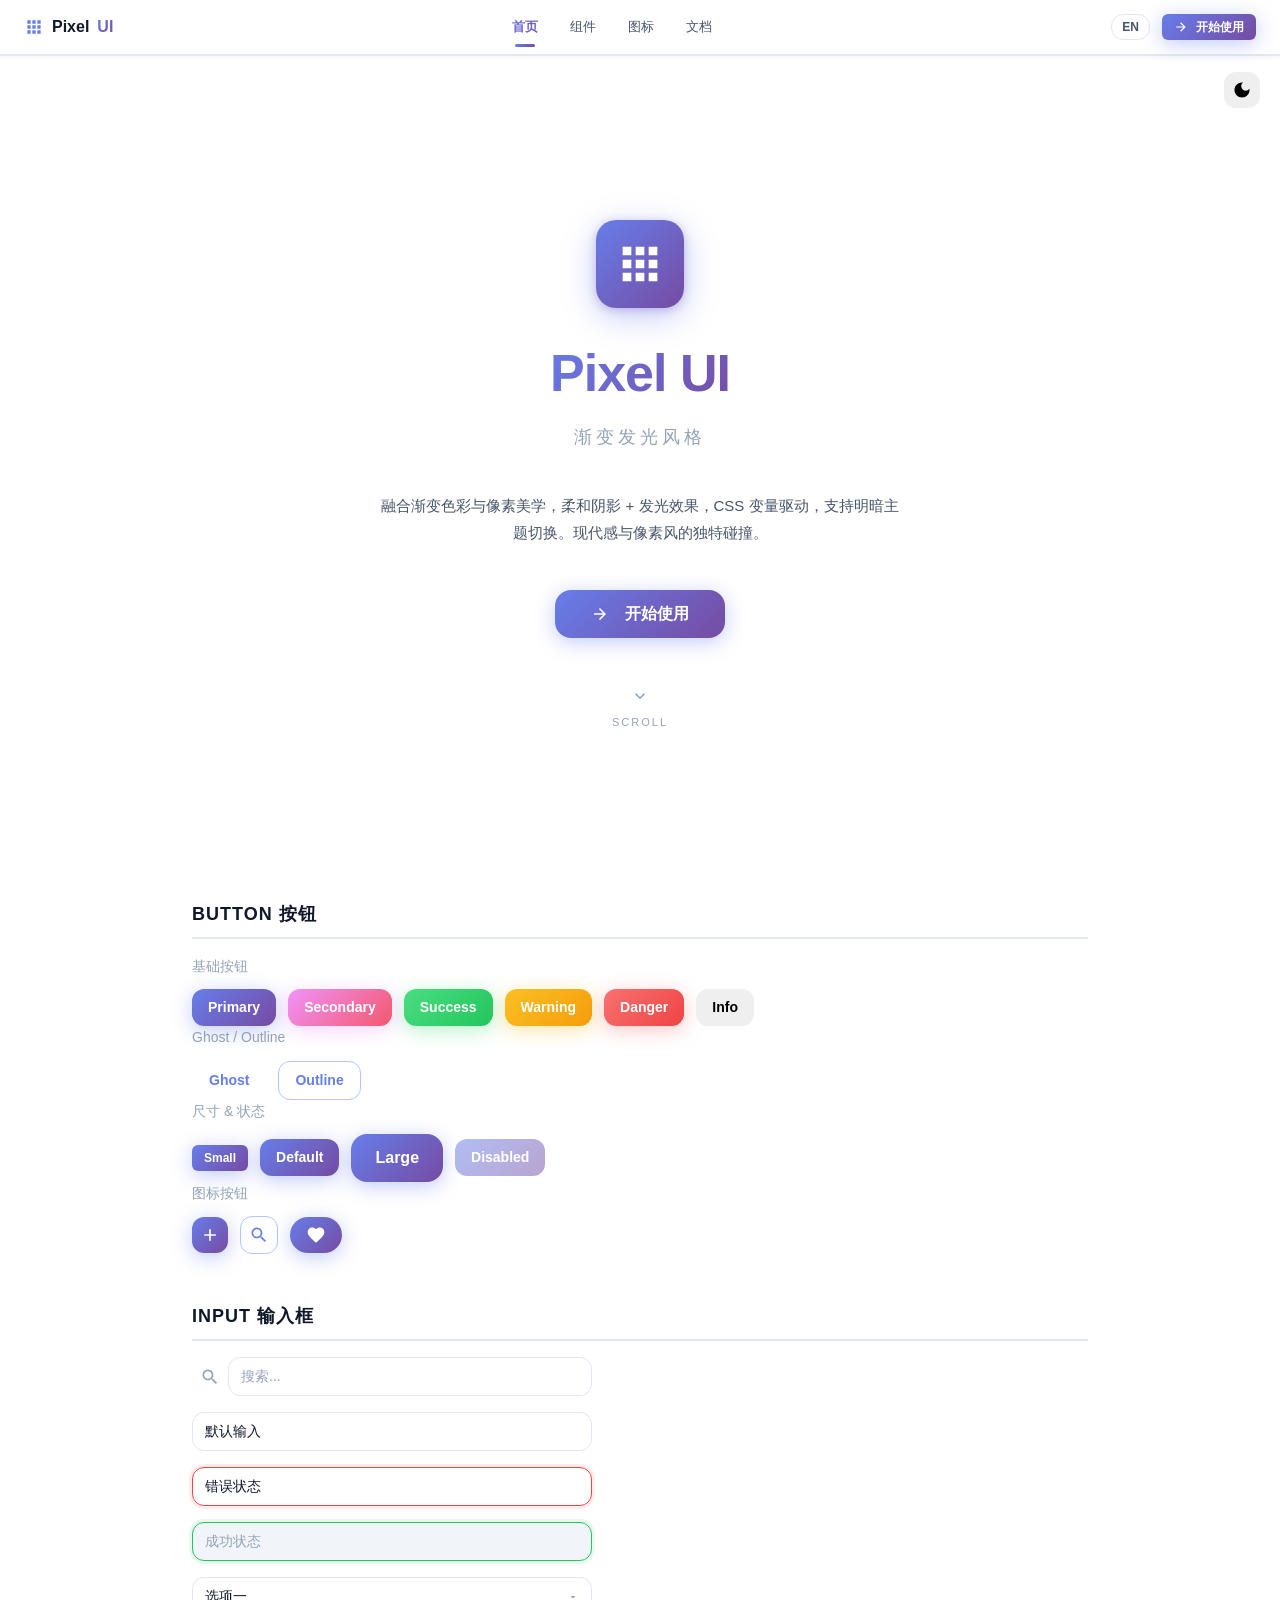
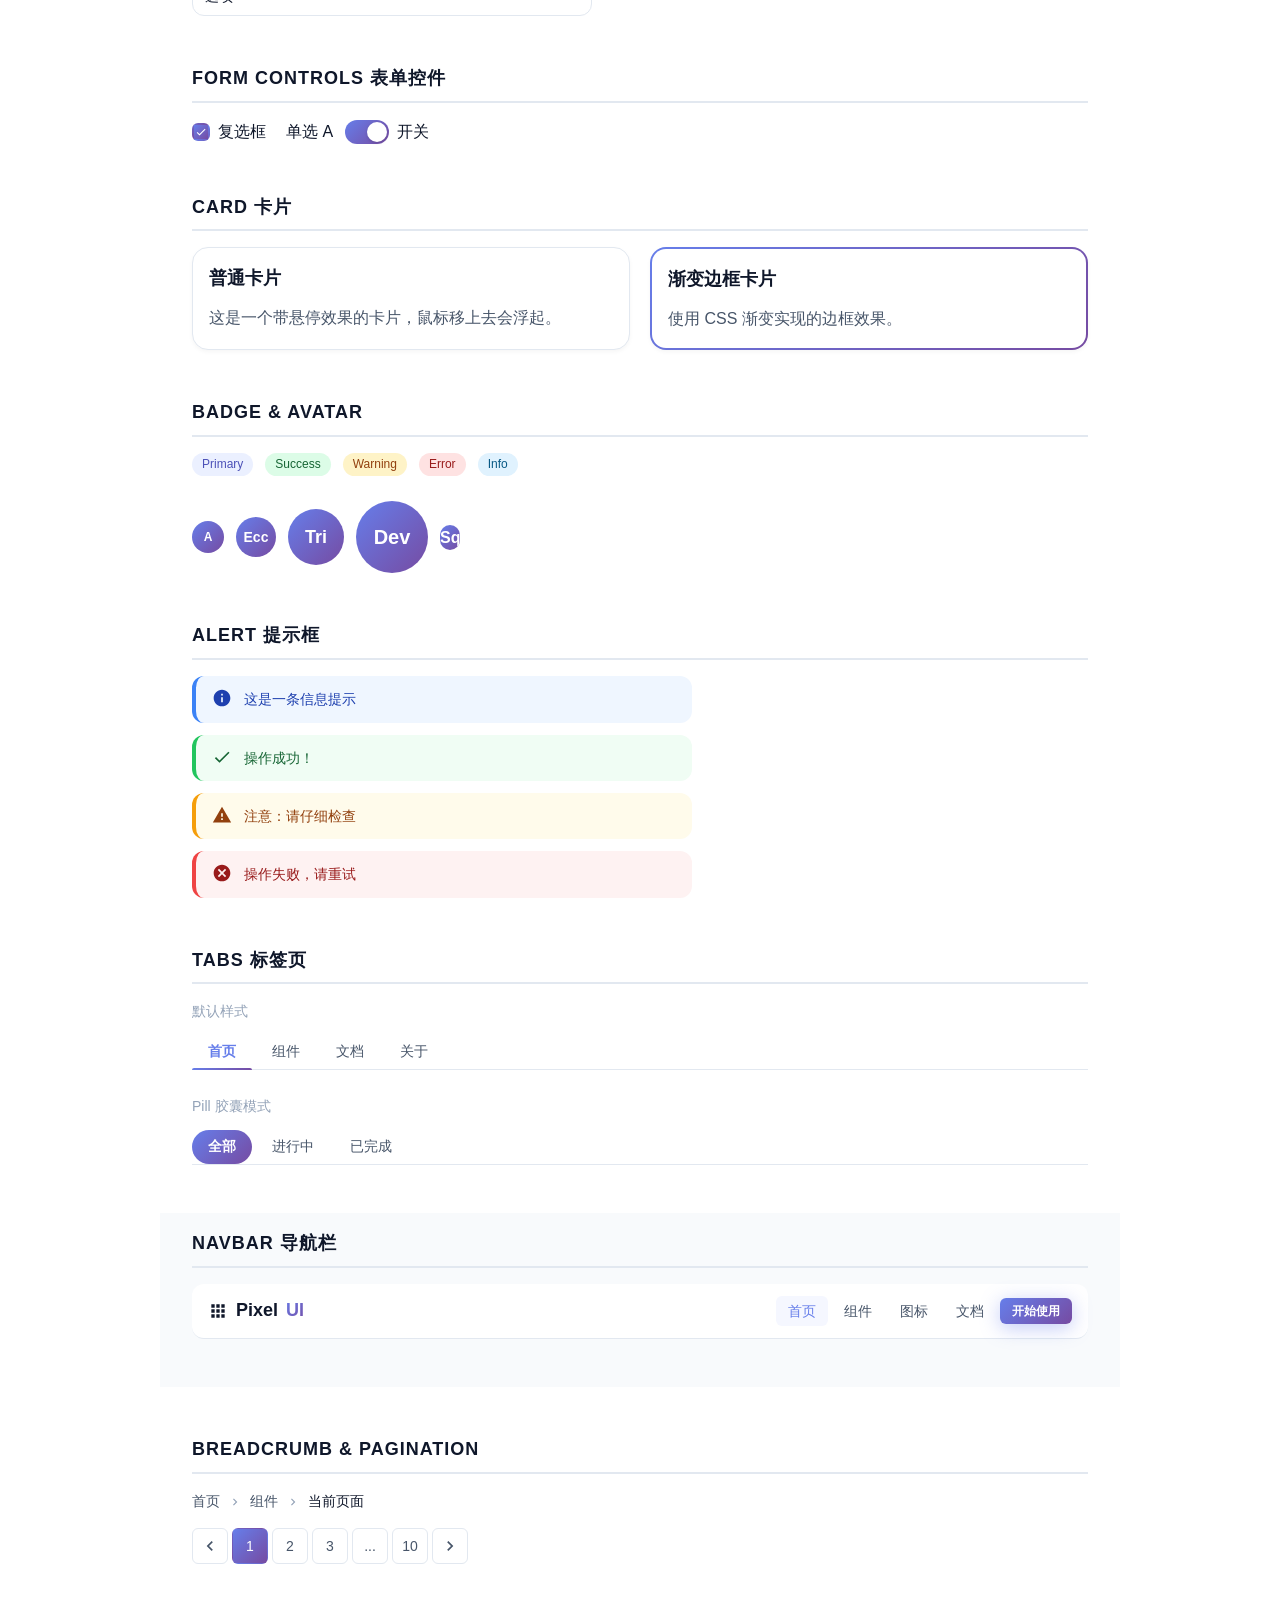
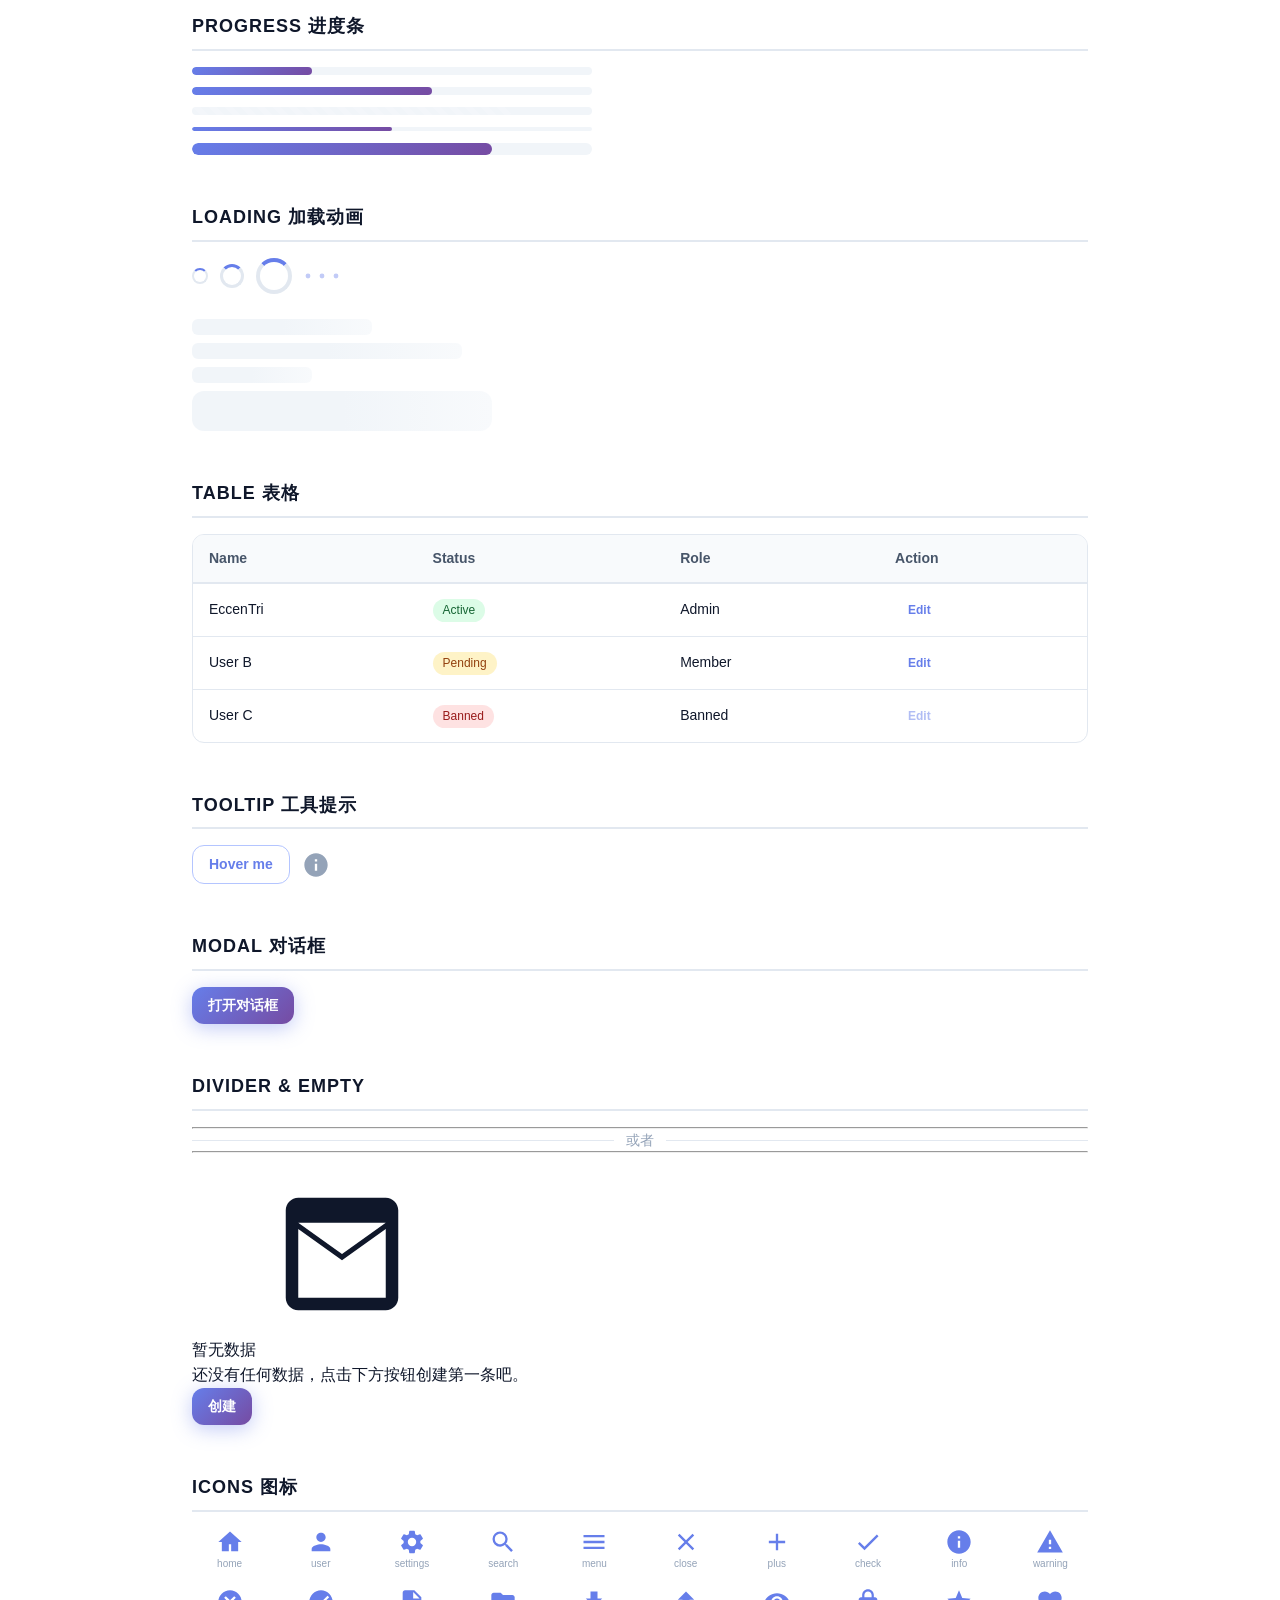
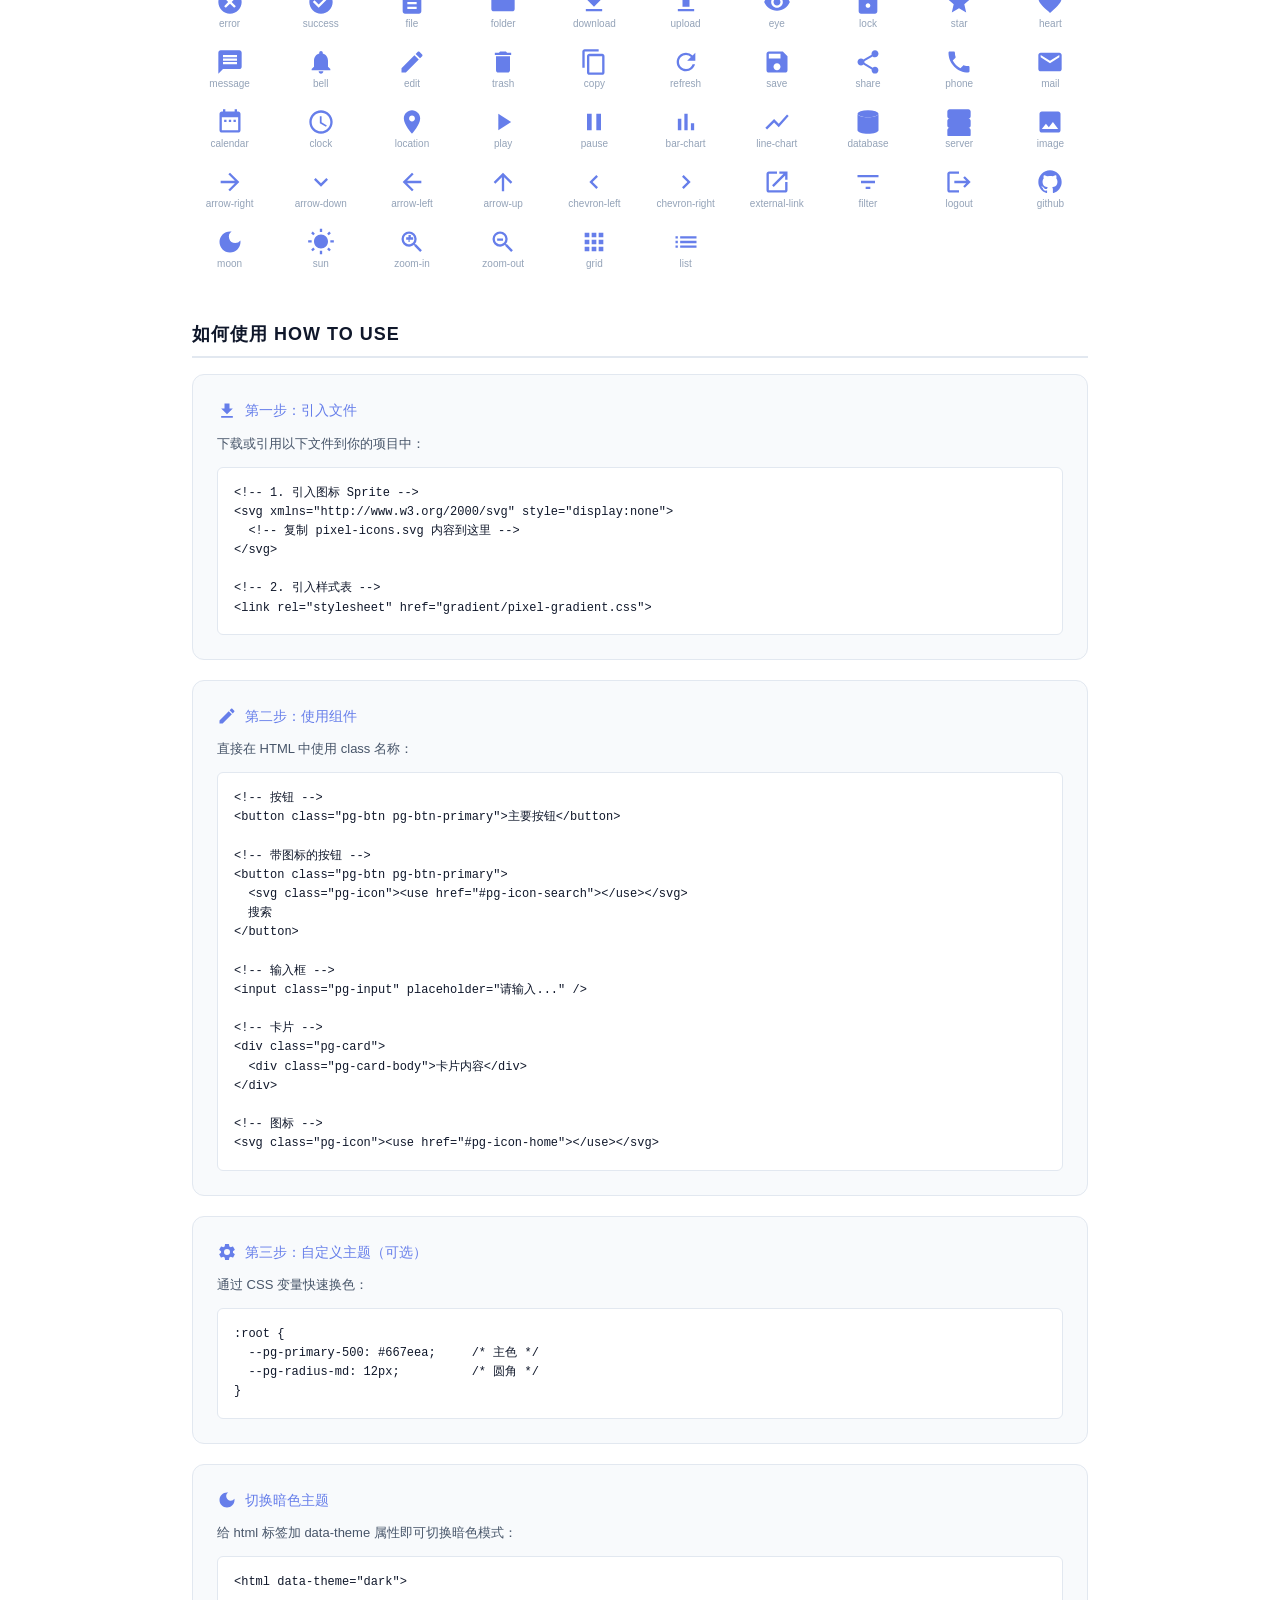
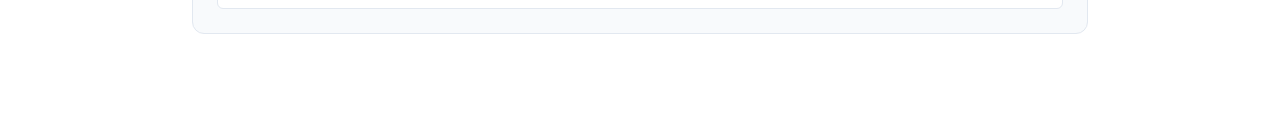
==== commit 99531bcd: "支持i18N，中英切换" ====
--- a/gradient/index.html
+++ b/gradient/index.html
@@ -3,7 +3,7 @@
 <head>
   <meta charset="UTF-8">
   <meta name="viewport" content="width=device-width, initial-scale=1.0">
-  <title>Pixel Gradient UI — 组件演示</title>
+  <title data-i18n="page_title">Pixel Gradient UI — 组件演示</title>
   <link rel="stylesheet" href="pixel-gradient.css">
   <style>
     body { padding: 32px; max-width: 960px; margin: 0 auto; }
@@ -11,10 +11,150 @@
     h2 { font-size: 18px; color: var(--pg-text-primary); margin-bottom: 16px; text-transform: uppercase; letter-spacing: 1px; border-bottom: 2px solid var(--pg-border-color); padding-bottom: 8px; }
     h3 { font-size: var(--pg-text-sm); color: var(--pg-text-tertiary); margin-bottom: 12px; font-weight: var(--pg-font-normal); }
     .demo-row { display: flex; gap: 12px; flex-wrap: wrap; align-items: center; }
-    .theme-toggle { position: fixed; top: 20px; right: 20px; z-index: 10003; }
+    .theme-toggle { position: fixed; top: 72px; right: 20px; z-index: 10002; }
+      /* ===== 全局导航栏 ===== */
+    .global-nav {
+      position: fixed; top: 0; left: 0; right: 0;
+      z-index: 10004;
+      background: var(--pg-bg-elevated);
+      border-bottom: 2px solid var(--pg-border-color);
+      padding: 0 24px;
+      display: flex;
+      align-items: center;
+      justify-content: space-between;
+      height: 56px;
+      box-shadow: var(--pg-shadow-sm);
+    }
+    .global-nav-brand {
+      display: flex; align-items: center; gap: 8px;
+      font-size: 16px; font-weight: 700;
+      color: var(--pg-text-primary); text-decoration: none;
+    }
+    .global-nav-links { display: flex; align-items: center; gap: 4px; }
+    .global-nav-link {
+      padding: 6px 14px; font-size: 13px; font-weight: 500;
+      color: var(--pg-text-secondary); text-decoration: none;
+      border-radius: var(--pg-radius-md);
+      transition: all 0.15s ease;
+      position: relative;
+    }
+    .global-nav-link:hover {
+      color: var(--pg-text-primary);
+      background: var(--pg-bg-secondary);
+    }
+    .global-nav-link.active {
+      color: #fff;
+      background: var(--pg-gradient-primary);
+      -webkit-background-clip: text;
+      -webkit-text-fill-color: transparent;
+      background-clip: text;
+      font-weight: 600;
+    }
+    .global-nav-link.active::after {
+      content: '';
+      position: absolute; bottom: -4px; left: 50%; transform: translateX(-50%);
+      width: 20px; height: 3px;
+      background: linear-gradient(135deg, #667eea, #764ba2);
+      border-radius: 2px;
+      -webkit-background-clip: unset; -webkit-text-fill-color: unset;
+    }
+    .global-nav-actions { display: flex; align-items: center; gap: 12px; }
+    .lang-toggle {
+      cursor: pointer; background: none; color: var(--pg-text-secondary);
+      border: 1px solid var(--pg-border-color); padding: 4px 10px;
+      border-radius: var(--pg-radius-md); font-size: 12px; font-weight: 600;
+      transition: all 0.15s; line-height: 1.4;
+    }
+    .lang-toggle:hover { color: var(--pg-primary-500); border-color: var(--pg-primary-500); }
+    body { padding-top: 72px; }
+
+    /* ===== Hero 首页区 ===== */
+    #components, #icons, #how-to-use { scroll-margin-top: 80px; }
+    #hero {
+      display: flex;
+      flex-direction: column;
+      align-items: center;
+      justify-content: center;
+      text-align: center;
+      padding: 80px 24px 100px;
+      min-height: calc(100vh - 72px);
+      margin-bottom: 0;
+      position: relative;
+      overflow: hidden;
+    }
+    #hero .hero-logo {
+      width: 88px; height: 88px;
+      margin-bottom: 24px;
+      background: var(--pg-gradient-primary);
+      border-radius: 20px;
+      padding: 18px;
+      box-shadow: 0 8px 32px rgba(102,126,234,0.4), 0 2px 8px rgba(118,75,162,0.3);
+      color: #fff;
+    }
+    #hero .hero-title {
+      font-size: 52px;
+      font-weight: 800;
+      background: var(--pg-gradient-primary);
+      -webkit-background-clip: text;
+      -webkit-text-fill-color: transparent;
+      background-clip: text;
+      margin-bottom: 8px;
+      letter-spacing: -1px;
+    }
+    #hero .hero-subtitle {
+      font-size: var(--pg-text-lg);
+      color: var(--pg-text-tertiary);
+      margin-bottom: 40px;
+      letter-spacing: 4px;
+      text-transform: uppercase;
+      font-weight: 300;
+    }
+    #hero .hero-desc {
+      max-width: 520px;
+      color: var(--pg-text-secondary);
+      margin-bottom: 44px;
+      line-height: 1.8;
+      font-size: 15px;
+    }
+    .scroll-hint {
+      display: flex;
+      flex-direction: column;
+      align-items: center;
+      gap: 8px;
+      color: var(--pg-text-tertiary);
+      font-size: 11px;
+      letter-spacing: 2px;
+      text-transform: uppercase;
+      animation: bounceG 2s infinite;
+      margin-top: 48px;
+    }
+    @keyframes bounceG {
+      0%,100%{transform:translateY(0);}
+      50%{transform:translateY(10px);}
   </style>
 </head>
 <body>
+
+<!-- 全局导航栏 -->
+<nav class="global-nav">
+  <span class="global-nav-brand">
+    <svg class="pg-icon" style="color:var(--pg-primary-500)"><use href="#pg-icon-grid"></use></svg>
+    Pixel<span style="background:var(--pg-gradient-primary);-webkit-background-clip:text;-webkit-text-fill-color:transparent;background-clip:text;">UI</span>
+  </span>
+  <div class="global-nav-links">
+    <a href="#hero" class="global-nav-link active" data-i18n="nav_home">首页</a>
+    <a href="#components" class="global-nav-link" data-i18n="nav_components">组件</a>
+    <a href="#icons" class="global-nav-link" data-i18n="nav_icons">图标</a>
+    <a href="#how-to-use" class="global-nav-link" data-i18n="nav_docs">文档</a>
+  </div>
+  <div class="global-nav-actions">
+    <button class="lang-toggle" onclick="toggleLang()" id="lang-btn">EN</button>
+    <a href="#how-to-use" class="pg-btn pg-btn-primary pg-btn-sm">
+      <svg class="pg-icon" style="width:14px;height:14px;color:#fff"><use href="#pg-icon-arrow-right"></use></svg>
+      <span data-i18n="nav_cta">开始使用</span>
+    </a>
+  </div>
+</nav>
 
 <!-- 图标 Sprite (内联) -->
 <svg xmlns="http://www.w3.org/2000/svg" style="display:none">
@@ -86,17 +226,33 @@
 </svg>
 
 <!-- 主题切换 -->
-<button class="pg-btn pg-btn-icon theme-toggle" onclick="document.documentElement.dataset.theme=document.documentElement.dataset.theme==='dark'?'light':'dark'">
+<button class="pg-btn pg-btn-icon theme-toggle" onclick="var t=document.documentElement.dataset.theme;t=t==='dark'?'light':'dark';document.documentElement.dataset.theme=t;localStorage.setItem('pixelui-theme',t);event.preventDefault();">
   <svg class="pg-icon"><use href="#pg-icon-moon"></use></svg>
 </button>
 
-<h1 style="font-size:28px;margin-bottom:8px;background:var(--pg-gradient-primary);-webkit-background-clip:text;-webkit-text-fill-color:transparent;background-clip:text;">Pixel Gradient UI</h1>
-<p style="color:var(--pg-text-tertiary);margin-bottom:32px;">渐变色版组件库演示 | 前缀: --pg-</p>
+<!-- ===== Hero 首页区 ===== -->
+<section id="hero">
+  <svg class="hero-logo" viewBox="0 0 24 24"><use href="#pg-icon-grid"></use></svg>
+  <div class="hero-title">Pixel UI</div>
+  <div class="hero-subtitle" data-i18n="hero_subtitle">渐变发光风格</div>
+  <p class="hero-desc" data-i18n="hero_desc">
+    融合渐变色彩与像素美学，柔和阴影 + 发光效果，CSS 变量驱动，
+    支持明暗主题切换。现代感与像素风的独特碰撞。
+  </p>
+  <a href="#how-to-use" class="pg-btn pg-btn-primary pg-btn-lg" style="font-size:16px;padding:12px 36px;">
+    <svg class="pg-icon" style="width:18px;height:18px;color:#fff;vertical-align:middle;margin-right:8px;"><use href="#pg-icon-arrow-right"></use></svg>
+    <span data-i18n="hero_cta">开始使用</span>
+  </a>
+  <div class="scroll-hint">
+    <svg style="width:20px;height:20px;color:var(--pg-text-tertiary)"><use href="#pg-icon-chevron-down"></use></svg>
+    SCROLL
+  </div>
+</section>
 
 <!-- ===== 按钮 ===== -->
-<section>
-  <h2>Button 按钮</h2>
-  <h3>基础按钮</h3>
+<section id="components">
+  <h2 data-i18n="comp_button">Button 按钮</h2>
+  <h3 data-i18n="comp_btn_basic">基础按钮</h3>
   <div class="demo-row">
     <button class="pg-btn pg-btn-primary">Primary</button>
     <button class="pg-btn pg-btn-secondary">Secondary</button>
@@ -105,19 +261,19 @@
     <button class="pg-btn pg-btn-danger">Danger</button>
     <button class="pg-btn pg-btn-info">Info</button>
   </div>
-  <h3>Ghost / Outline</h3>
+  <h3 data-i18n="comp_btn_ghost">Ghost / Outline</h3>
   <div class="demo-row">
     <button class="pg-btn pg-btn-ghost">Ghost</button>
     <button class="pg-btn pg-btn-outline">Outline</button>
   </div>
-  <h3>尺寸 & 状态</h3>
+  <h3 data-i18n="comp_btn_size">尺寸 &amp; 状态</h3>
   <div class="demo-row">
     <button class="pg-btn pg-btn-primary pg-btn-sm">Small</button>
     <button class="pg-btn pg-btn-primary">Default</button>
     <button class="pg-btn pg-btn-primary pg-btn-lg">Large</button>
     <button class="pg-btn pg-btn-primary" disabled>Disabled</button>
   </div>
-  <h3>图标按钮</h3>
+  <h3 data-i18n="comp_btn_icon">图标按钮</h3>
   <div class="demo-row">
     <button class="pg-btn pg-btn-icon pg-btn-primary"><svg class="pg-icon"><use href="#pg-icon-plus"></use></svg></button>
     <button class="pg-btn pg-btn-icon pg-btn-outline"><svg class="pg-icon"><use href="#pg-icon-search"></use></svg></button>
@@ -127,16 +283,16 @@
 
 <!-- ===== 输入框 ===== -->
 <section>
-  <h2>Input 输入框</h2>
+  <h2 data-i18n="comp_input">Input 输入框</h2>
   <div style="display:flex;flex-direction:column;gap:16px;max-width:400px;">
     <div class="pg-input-wrapper">
       <span class="pg-input-prefix"><svg class="pg-icon"><use href="#pg-icon-search"></use></svg></span>
-      <input class="pg-input" placeholder="搜索...">
-    </div>
-    <input class="pg-input" value="默认输入" />
-    <input class="pg-input pg-input-error" value="错误状态" />
-    <input class="pg-input pg-input-success" value="成功状态" disabled />
-    <select class="pg-input pg-select">
+      <input class="pg-input" placeholder="搜索..." data-i18n-ph="input_placeholder">
+    </div>
+    <input class="pg-input" value="默认输入" data-i18n-val="input_default" />
+    <input class="pg-input pg-input-error" value="错误状态" data-i18n-val="input_error" />
+    <input class="pg-input pg-input-success" value="成功状态" disabled data-i18n-val="input_success" />
+    <select class="pg-input pg-select" data-i18n-select="select_options">
       <option>选项一</option><option>选项二</option><option>选项三</option>
     </select>
   </div>
@@ -144,49 +300,49 @@
 
 <!-- ===== 表单控件 ===== -->
 <section>
-  <h2>Form Controls 表单控件</h2>
+  <h2 data-i18n="comp_form">Form Controls 表单控件</h2>
   <div class="demo-row">
     <label class="pg-checkbox">
       <input type="checkbox" checked>
       <span class="pg-checkbox-box"><svg viewBox="0 0 24 24"><path fill="currentColor" d="M9 16.17L4.83 12l-1.42 1.41L9 19 21 7l-1.41-1.41z"/></svg></span>
-      复选框
+      <span data-i18n="form_checkbox">复选框</span>
     </label>
     <label class="pg-radio">
       <input type="radio" name="r1" checked>
       <span class="pm-radio-dot"></span>
-      单选 A
+      <span data-i18n="form_radio">单选 A</span>
     </label>
     <label class="pg-switch">
       <input type="checkbox" checked>
       <span class="pg-switch-track"></span>
-      开关
+      <span data-i18n="form_switch">开关</span>
     </label>
   </div>
 </section>
 
 <!-- ===== 卡片 ===== -->
 <section>
-  <h2>Card 卡片</h2>
+  <h2 data-i18n="comp_card">Card 卡片</h2>
   <div style="display:grid;grid-template-columns:repeat(auto-fit,minmax(260px,1fr));gap:20px;">
     <div class="pg-card pg-card-hover">
       <div class="pg-card-header">
-        <span class="pg-card-title">普通卡片</span>
+        <span class="pg-card-title" data-i18n="card_normal_title">普通卡片</span>
         <svg class="pg-icon" style="color:var(--pg-text-tertiary)"><use href="#pg-icon-more-v"></use></svg>
       </div>
-      <div class="pg-card-body">这是一个带悬停效果的卡片，鼠标移上去会浮起。</div>
+      <div class="pg-card-body" data-i18n="card_normal_desc">这是一个带悬停效果的卡片，鼠标移上去会浮起。</div>
     </div>
     <div class="pg-card pg-card-gradient">
       <div class="pg-card-header">
-        <span class="pg-card-title">渐变边框卡片</span>
+        <span class="pg-card-title" data-i18n="card_gradient_title">渐变边框卡片</span>
       </div>
-      <div class="pg-card-body">使用 CSS 渐变实现的边框效果。</div>
+      <div class="pg-card-body" data-i18n="card_gradient_desc">使用 CSS 渐变实现的边框效果。</div>
     </div>
   </div>
 </section>
 
 <!-- ===== 徽章 & 头像 ===== -->
 <section>
-  <h2>Badge & Avatar</h2>
+  <h2 data-i18n="comp_badge">Badge &amp; Avatar</h2>
   <div class="demo-row">
     <span class="pg-badge pg-badge-primary">Primary</span>
     <span class="pg-badge pg-badge-success">Success</span>
@@ -206,58 +362,58 @@
 
 <!-- ===== 提示框 ===== -->
 <section>
-  <h2>Alert 提示框</h2>
+  <h2 data-i18n="comp_alert">Alert 提示框</h2>
   <div style="display:flex;flex-direction:column;gap:12px;max-width:500px;">
-    <div class="pg-alert pg-alert-info"><svg class="pg-icon"><use href="#pg-icon-info"></use></svg>这是一条信息提示</div>
-    <div class="pg-alert pg-alert-success"><svg class="pg-icon"><use href="#pg-icon-check"></use></svg>操作成功！</div>
-    <div class="pg-alert pg-alert-warning"><svg class="pg-icon"><use href="#pg-icon-warning"></use></svg>注意：请仔细检查</div>
-    <div class="pg-alert pg-alert-error"><svg class="pg-icon"><use href="#pg-icon-error"></use></svg>操作失败，请重试</div>
+    <div class="pg-alert pg-alert-info"><svg class="pg-icon"><use href="#pg-icon-info"></use></svg><span data-i18n="alert_info_text">这是一条信息提示</span></div>
+    <div class="pg-alert pg-alert-success"><svg class="pg-icon"><use href="#pg-icon-check"></use></svg><span data-i18n="alert_success_text">操作成功！</span></div>
+    <div class="pg-alert pg-alert-warning"><svg class="pg-icon"><use href="#pg-icon-warning"></use></svg><span data-i18n="alert_warning_text">注意：请仔细检查</span></div>
+    <div class="pg-alert pg-alert-error"><svg class="pg-icon"><use href="#pg-icon-error"></use></svg><span data-i18n="alert_error_text">操作失败，请重试</span></div>
   </div>
 </section>
 
 <!-- ===== 标签页 ===== -->
 <section>
-  <h2>Tabs 标签页</h2>
-  <h3>默认样式</h3>
+  <h2 data-i18n="comp_tabs">Tabs 标签页</h2>
+  <h3 data-i18n="comp_tabs_default">默认样式</h3>
   <div class="pg-tabs">
-    <button class="pg-tab pg-tab-active">首页</button>
-    <button class="pg-tab">组件</button>
-    <button class="pg-tab">文档</button>
-    <button class="pg-tab">关于</button>
+    <button class="pg-tab pg-tab-active" data-i18n="tab_home">首页</button>
+    <button class="pg-tab" data-i18n="tab_components">组件</button>
+    <button class="pg-tab" data-i18n="tab_docs">文档</button>
+    <button class="pg-tab" data-i18n="tab_about">关于</button>
   </div>
   <br/>
-  <h3>Pill 胶囊模式</h3>
+  <h3 data-i18n="comp_tabs_pill">Pill 胶囊模式</h3>
   <div class="pg-tabs pg-tabs-pill">
-    <button class="pg-tab pg-tab-active">全部</button>
-    <button class="pg-tab">进行中</button>
-    <button class="pg-tab">已完成</button>
+    <button class="pg-tab pg-tab-active" data-i18n="tab_all">全部</button>
+    <button class="pg-tab" data-i18n="tab_active">进行中</button>
+    <button class="pg-tab" data-i18n="tab_done">已完成</button>
   </div>
 </section>
 
 <!-- ===== 导航栏 ===== -->
 <section style="margin-left:-32px;margin-right:-32px;padding:0 32px;padding-top:16px;padding-bottom:48px;background:var(--pg-bg-secondary);">
-  <h2>Navbar 导航栏</h2>
+  <h2 data-i18n="comp_navbar">Navbar 导航栏</h2>
   <nav class="pg-navbar" style="position:relative;border-radius:var(--pg-radius-md);">
     <a href="#" class="pg-navbar-brand"><svg class="pg-icon"><use href="#pg-icon-grid"></use></svg> Pixel<span>UI</span></a>
     <div class="pg-navbar-nav">
-      <a class="pg-nav-link pg-nav-link-active">首页</a>
-      <a class="pg-nav-link">组件</a>
-      <a class="pg-nav-link">图标</a>
-      <a class="pg-nav-link">文档</a>
-      <button class="pg-btn pg-btn-sm pg-btn-primary">开始使用</button>
+      <a class="pg-nav-link pg-nav-link-active" data-i18n="nav_demo_home">首页</a>
+      <a class="pg-nav-link" data-i18n="nav_demo_components">组件</a>
+      <a class="pg-nav-link" data-i18n="nav_demo_icons">图标</a>
+      <a class="pg-nav-link" data-i18n="nav_demo_docs">文档</a>
+      <button class="pg-btn pg-btn-sm pg-btn-primary" data-i18n="nav_demo_cta">开始使用</button>
     </div>
   </nav>
 </section>
 
 <!-- ===== 面包屑 & 分页 ===== -->
 <section>
-  <h2>Breadcrumb & Pagination</h2>
+  <h2 data-i18n="comp_breadcrumb">Breadcrumb &amp; Pagination</h2>
   <nav class="pg-breadcrumb" style="margin-bottom:16px;">
-    <a href="#">首页</a>
+    <a href="#" data-i18n="bc_home">首页</a>
     <span class="pg-breadcrumb-separator"><svg class="pg-icon" style="width:14px;height:14px;"><use href="#pg-icon-chevron-right"></use></svg></span>
-    <a href="#">组件</a>
+    <a href="#" data-i18n="bc_components">组件</a>
     <span class="pg-breadcrumb-separator"><svg class="pg-icon" style="width:14px;height:14px;"><use href="#pg-icon-chevron-right"></use></svg></span>
-    <span class="pg-breadcrumb-current">当前页面</span>
+    <span class="pg-breadcrumb-current" data-i18n="bc_current">当前页面</span>
   </nav>
   <nav class="pg-pagination">
     <a class="pg-page-item"><svg class="pg-icon"><use href="#pg-icon-chevron-left"></use></svg></a>
@@ -272,7 +428,7 @@
 
 <!-- ===== 进度条 ===== -->
 <section>
-  <h2>Progress 进度条</h2>
+  <h2 data-i18n="comp_progress">Progress 进度条</h2>
   <div style="display:flex;flex-direction:column;gap:12px;max-width:400px;">
     <div class="pg-progress"><div class="pg-progress-bar" style="width:30%"></div></div>
     <div class="pg-progress"><div class="pg-progress-bar" style="width:60%"></div></div>
@@ -284,7 +440,7 @@
 
 <!-- ===== 加载动画 ===== -->
 <section>
-  <h2>Loading 加载动画</h2>
+  <h2 data-i18n="comp_loading">Loading 加载动画</h2>
   <div class="demo-row">
     <div class="pg-spinner pg-spinner-sm"></div>
     <div class="pg-spinner"></div>
@@ -302,7 +458,7 @@
 
 <!-- ===== 表格 ===== -->
 <section>
-  <h2>Table 表格</h2>
+  <h2 data-i18n="comp_table">Table 表格</h2>
   <div class="pg-table-wrapper">
     <table class="pg-table">
       <thead>
@@ -319,36 +475,36 @@
 
 <!-- ===== 工具提示 ===== -->
 <section>
-  <h2>Tooltip 工具提示</h2>
+  <h2 data-i18n="comp_tooltip">Tooltip 工具提示</h2>
   <div class="demo-row">
     <div class="pg-tooltip">
       <button class="pg-btn pg-btn-outline">Hover me
-        <span class="pg-tooltip-text">这是工具提示文字</span>
+        <span class="pg-tooltip-text" data-i18n="tooltip_text">这是工具提示文字</span>
       </button>
     </div>
     <div class="pg-tooltip">
       <svg class="pg-icon pg-icon-lg" style="cursor:pointer;color:var(--pg-text-tertiary)">
         <use href="#pg-icon-info"></use>
       </svg>
-      <span class="pg-tooltip-text">更多信息</span>
+      <span class="pg-tooltip-text" data-i18n="tooltip_info">更多信息</span>
     </div>
   </div>
 </section>
 
 <!-- ===== Modal ===== -->
 <section>
-  <h2>Modal 对话框</h2>
-  <button class="pg-btn pg-btn-primary" onclick="document.getElementById('m').classList.add('pg-modal-overlay-open')">打开对话框</button>
+  <h2 data-i18n="comp_modal">Modal 对话框</h2>
+  <button class="pg-btn pg-btn-primary" onclick="document.getElementById('m').classList.add('pg-modal-overlay-open')" data-i18n="modal_open">打开对话框</button>
   <div id="m" class="pg-modal-overlay">
     <div class="pg-modal">
       <div class="pg-modal-header">
-        <h3>标题</h3>
+        <h3 data-i18n="modal_title">标题</h3>
         <button class="pg-modal-close" onclick="document.getElementById('m').classList.remove('pg-modal-overlay-open')">&times;</button>
       </div>
-      <div class="pg-modal-body">这是对话框内容区域。</div>
+      <div class="pg-modal-body" data-i18n="modal_body">这是对话框内容区域。</div>
       <div class="pg-modal-footer">
-        <button class="pg-btn pg-btn-ghost" onclick="document.getElementById('m').classList.remove('pg-modal-overlay-open')">取消</button>
-        <button class="pg-btn pg-btn-primary" onclick="document.getElementById('m').classList.remove('pg-modal-overlay-open')">确认</button>
+        <button class="pg-btn pg-btn-ghost" onclick="document.getElementById('m').classList.remove('pg-modal-overlay-open')" data-i18n="modal_cancel">取消</button>
+        <button class="pg-btn pg-btn-primary" onclick="document.getElementById('m').classList.remove('pg-modal-overlay-open')" data-i18n="modal_confirm">确认</button>
       </div>
     </div>
   </div>
@@ -356,24 +512,23 @@
 
 <!-- ===== 分割线 & 空状态 ===== -->
 <section>
-  <h2>Divider & Empty</h2>
+  <h2 data-i18n="comp_divider">Divider &amp; Empty</h2>
   <hr class="pm-divider" />
-  <div class="pg-divider-text">或者</div>
+  <div class="pg-divider-text" data-i18n="divider_or">或者</div>
   <hr class="pm-divider" />
   <br/>
   <div class="pm-empty">
     <svg class="pm-empty-icon"><use href="#pg-icon-inbox"></use></svg>
-    <div class="pm-empty-title">暂无数据</div>
-    <div class="pm-empty-desc">还没有任何数据，点击下方按钮创建第一条吧。</div>
-    <button class="pg-btn pg-btn-primary">创建</button>
+    <div class="pm-empty-title" data-i18n="empty_title">暂无数据</div>
+    <div class="pm-empty-desc" data-i18n="empty_desc">还没有任何数据，点击下方按钮创建第一条吧。</div>
+    <button class="pg-btn pg-btn-primary" data-i18n="empty_btn">创建</button>
   </div>
 </section>
 
 <!-- ===== Icon 展示 ===== -->
-<section>
-  <h2>Icons 图标 (z-index: 9999)</h2>
-  <p style="font-size:var(--pg-text-xs);color:var(--pg-text-tertiary);margin-bottom:12px;">所有图标强制显示在最高图层</p>
-  <div class="demo-row" style="gap:16px;" id="icon-grid">
+<section id="icons">
+  <h2 data-i18n="comp_icons">Icons 图标</h2>
+  <div id="icon-grid" style="display:grid;grid-template-columns:repeat(auto-fill,minmax(72px,1fr));gap:16px;justify-content:start;">
     <!-- JS 动态填充 -->
   </div>
 </section>
@@ -387,5 +542,243 @@
 });
 </script>
 
+<!-- ===== 如何使用 ===== -->
+<section id="how-to-use">
+  <h2 data-i18n="doc_title">如何使用 How To Use</h2>
+  <div style="display:grid;gap:20px;">
+
+    <!-- Step 1 -->
+    <div style="background:var(--pg-bg-secondary);padding:24px;border-radius:var(--pg-radius-md);border:1px solid var(--pg-border-color);">
+      <h3 style="font-size:14px;color:var(--pg-primary-500);margin-bottom:12px;display:flex;align-items:center;gap:8px;">
+        <svg class="pg-icon" style="color:var(--pg-primary-500)"><use href="#pg-icon-download"></use></svg>
+        <span data-i18n="doc_step1_title">第一步：引入文件</span>
+      </h3>
+      <p style="color:var(--pg-text-secondary);margin:0 0 12px;font-size:13px;" data-i18n="doc_step1_desc">下载或引用以下文件到你的项目中：</p>
+      <pre style="background:var(--pg-bg-primary);border:1px solid var(--pg-border-color);border-radius:var(--pg-radius-sm);padding:16px;overflow-x:auto;font-size:12px;line-height:1.6;margin:0;"><code style="color:var(--pg-text-primary);">&lt;!-- 1. 引入图标 Sprite --&gt;
+&lt;svg xmlns="http://www.w3.org/2000/svg" style="display:none"&gt;
+  &lt;!-- 复制 pixel-icons.svg 内容到这里 --&gt;
+&lt;/svg&gt;
+
+&lt;!-- 2. 引入样式表 --&gt;
+&lt;link rel="stylesheet" href="gradient/pixel-gradient.css"&gt;</code></pre>
+    </div>
+
+    <!-- Step 2 -->
+    <div style="background:var(--pg-bg-secondary);padding:24px;border-radius:var(--pg-radius-md);border:1px solid var(--pg-border-color);">
+      <h3 style="font-size:14px;color:var(--pg-primary-500);margin-bottom:12px;display:flex;align-items:center;gap:8px;">
+        <svg class="pg-icon" style="color:var(--pg-primary-500)"><use href="#pg-icon-edit"></use></svg>
+        <span data-i18n="doc_step2_title">第二步：使用组件</span>
+      </h3>
+      <p style="color:var(--pg-text-secondary);margin:0 0 12px;font-size:13px;" data-i18n="doc_step2_desc">直接在 HTML 中使用 class 名称：</p>
+      <pre style="background:var(--pg-bg-primary);border:1px solid var(--pg-border-color);border-radius:var(--pg-radius-sm);padding:16px;overflow-x:auto;font-size:12px;line-height:1.6;margin:0;"><code style="color:var(--pg-text-primary);">&lt;!-- 按钮 --&gt;
+&lt;button class="pg-btn pg-btn-primary"&gt;主要按钮&lt;/button&gt;
+
+&lt;!-- 带图标的按钮 --&gt;
+&lt;button class="pg-btn pg-btn-primary"&gt;
+  &lt;svg class="pg-icon"&gt;&lt;use href="#pg-icon-search"&gt;&lt;/use&gt;&lt;/svg&gt;
+  搜索
+&lt;/button&gt;
+
+&lt;!-- 输入框 --&gt;
+&lt;input class="pg-input" placeholder="请输入..." /&gt;
+
+&lt;!-- 卡片 --&gt;
+&lt;div class="pg-card"&gt;
+  &lt;div class="pg-card-body"&gt;卡片内容&lt;/div&gt;
+&lt;/div&gt;
+
+&lt;!-- 图标 --&gt;
+&lt;svg class="pg-icon"&gt;&lt;use href="#pg-icon-home"&gt;&lt;/use&gt;&lt;/svg&gt;</code></pre>
+    </div>
+
+    <!-- Step 3 -->
+    <div style="background:var(--pg-bg-secondary);padding:24px;border-radius:var(--pg-radius-md);border:1px solid var(--pg-border-color);">
+      <h3 style="font-size:14px;color:var(--pg-primary-500);margin-bottom:12px;display:flex;align-items:center;gap:8px;">
+        <svg class="pg-icon" style="color:var(--pg-primary-500)"><use href="#pg-icon-settings"></use></svg>
+        <span data-i18n="doc_step3_title">第三步：自定义主题（可选）</span>
+      </h3>
+      <p style="color:var(--pg-text-secondary);margin:0 0 12px;font-size:13px;" data-i18n="doc_step3_desc">通过 CSS 变量快速换色：</p>
+      <pre style="background:var(--pg-bg-primary);border:1px solid var(--pg-border-color);border-radius:var(--pg-radius-sm);padding:16px;overflow-x:auto;font-size:12px;line-height:1.6;margin:0;"><code style="color:var(--pg-text-primary);">:root {
+  --pg-primary-500: #667eea;     /* 主色 */
+  --pg-radius-md: 12px;          /* 圆角 */
+}</code></pre>
+    </div>
+
+    <!-- 暗色模式 -->
+    <div style="background:var(--pg-bg-secondary);padding:24px;border-radius:var(--pg-radius-md);border:1px solid var(--pg-border-color);">
+      <h3 style="font-size:14px;color:var(--pg-primary-500);margin-bottom:12px;display:flex;align-items:center;gap:8px;">
+        <svg class="pg-icon" style="color:var(--pg-primary-500)"><use href="#pg-icon-moon"></use></svg>
+        <span data-i18n="doc_step4_title">切换暗色主题</span>
+      </h3>
+      <p style="color:var(--pg-text-secondary);margin:0 0 12px;font-size:13px;" data-i18n="doc_step4_desc">给 html 标签加 data-theme 属性即可切换暗色模式：</p>
+      <pre style="background:var(--pg-bg-primary);border:1px solid var(--pg-border-color);border-radius:var(--pg-radius-sm);padding:16px;overflow-x:auto;font-size:12px;line-height:1.6;margin:0;"><code style="color:var(--pg-text-primary);">&lt;html data-theme="dark"&gt;</code></pre>
+    </div>
+
+  </div>
+</section>
+
+<script>
+/* ===== 主题持久化 ===== */
+(function(){
+  var saved = localStorage.getItem('pixelui-theme');
+  if(saved) document.documentElement.dataset.theme = saved;
+})();
+/* ===== 滚动跟随导航 ===== */
+(function(){
+  var sections = document.querySelectorAll('section[id]');
+  var navLinks = document.querySelectorAll('.global-nav-link');
+  function setActive(id){
+    navLinks.forEach(function(link){
+      link.classList.toggle('active', link.getAttribute('href') === '#' + id);
+    });
+  }
+  window.addEventListener('scroll', function(){
+    var scrollY = window.scrollY;
+    var current = 'hero';
+    sections.forEach(function(sec){
+      var top = sec.offsetTop - 100;
+      if(scrollY >= top) current = sec.getAttribute('id');
+    });
+    setActive(current);
+  }, {passive:true});
+})();
+</script>
+
+<script>
+/* ===== i18n 多语言 ===== */
+const i18n = {
+  zh: {
+    nav_home: '首页', nav_components: '组件', nav_icons: '图标', nav_docs: '文档',
+    nav_cta: '开始使用',
+    hero_subtitle: '渐变发光风格',
+    hero_desc: '融合渐变色彩与像素美学，柔和阴影 + 发光效果，CSS 变量驱动，支持明暗主题切换。现代感与像素风的独特碰撞。',
+    hero_cta: '开始使用',
+    doc_title: '如何使用 How To Use',
+    doc_step1_title: '第一步：引入文件', doc_step1_desc: '下载或引用以下文件到你的项目中：',
+    doc_step2_title: '第二步：使用组件', doc_step2_desc: '直接在 HTML 中使用 class 名称：',
+    doc_step3_title: '第三步：自定义主题（可选）', doc_step3_desc: '通过 CSS 变量快速换色：',
+    doc_step4_title: '切换暗色主题', doc_step4_desc: '给 html 标签加 data-theme 属性即可切换暗色模式：',
+    // 组件区标题
+    comp_button: 'Button 按钮', comp_btn_basic: '基础按钮', comp_btn_ghost: 'Ghost / Outline',
+    comp_btn_size: '尺寸 & 状态', comp_btn_icon: '图标按钮',
+    comp_input: 'Input 输入框', comp_form: 'Form Controls 表单控件',
+    comp_card: 'Card 卡片', comp_badge: 'Badge & Avatar', comp_alert: 'Alert 提示框',
+    comp_tabs: 'Tabs 标签页', comp_tabs_default: '默认样式', comp_tabs_pill: 'Pill 胶囊模式',
+    tab_home: '首页', tab_components: '组件', tab_docs: '文档', tab_about: '关于',
+    tab_all: '全部', tab_active: '进行中', tab_done: '已完成',
+    comp_navbar: 'Navbar 导航栏', comp_breadcrumb: 'Breadcrumb & Pagination',
+    comp_progress: 'Progress 进度条', comp_loading: 'Loading 加载动画',
+    comp_table: 'Table 表格', comp_tooltip: 'Tooltip 工具提示',
+    comp_modal: 'Modal 对话框', modal_open: '打开对话框', modal_title: '标题',
+    modal_body: '这是对话框内容区域。', modal_cancel: '取消', modal_confirm: '确认',
+    comp_divider: 'Divider & Empty', divider_or: '或者',
+    empty_title: '暂无数据', empty_desc: '还没有任何数据，点击下方按钮创建第一条吧。', empty_btn: '创建',
+    comp_icons: 'Icons 图标',
+    // 组件区内容
+    input_placeholder: '搜索...', input_default: '默认输入', input_error: '错误状态', input_success: '成功状态',
+    form_checkbox: '复选框', form_radio: '单选 A', form_switch: '开关',
+    card_normal_title: '普通卡片', card_normal_desc: '这是一个带悬停效果的卡片，鼠标移上去会浮起。',
+    card_gradient_title: '渐变边框卡片', card_gradient_desc: '使用 CSS 渐变实现的边框效果。',
+    alert_info_text: '这是一条信息提示', alert_success_text: '操作成功！',
+    alert_warning_text: '注意：请仔细检查', alert_error_text: '操作失败，请重试',
+    tooltip_text: '这是工具提示文字', tooltip_info: '更多信息',
+    // 导航栏演示
+    nav_demo_home: '首页', nav_demo_components: '组件', nav_demo_icons: '图标',
+    nav_demo_docs: '文档', nav_demo_cta: '开始使用',
+    // 面包屑
+    bc_home: '首页', bc_components: '组件', bc_current: '当前页面',
+    // 下拉选项
+    select_options: ['选项一','选项二','选项三'],
+    // 页面标题
+    page_title: 'Pixel Gradient UI — 组件演示'
+  },
+  en: {
+    nav_home: 'Home', nav_components: 'Components', nav_icons: 'Icons', nav_docs: 'Docs',
+    nav_cta: 'Get Started',
+    hero_subtitle: 'Gradient Glow Style',
+    hero_desc: 'Blending gradient colors with pixel aesthetics. Soft shadows + glow effects, CSS variable driven, with light/dark theme support. A unique collision of modern and pixel art.',
+    hero_cta: 'Get Started',
+    doc_title: 'How To Use',
+    doc_step1_title: 'Step 1: Include Files', doc_step1_desc: 'Download or reference the following files to your project:',
+    doc_step2_title: 'Step 2: Use Components', doc_step2_desc: 'Simply use the class names in your HTML:',
+    doc_step3_title: 'Step 3: Customize Theme (Optional)', doc_step3_desc: 'Quickly change colors via CSS variables:',
+    doc_step4_title: 'Dark Mode', doc_step4_desc: 'Add data-theme attribute to html tag to switch dark mode:',
+    // Components titles
+    comp_button: 'Button', comp_btn_basic: 'Basic Buttons', comp_btn_ghost: 'Ghost / Outline',
+    comp_btn_size: 'Sizes & States', comp_btn_icon: 'Icon Buttons',
+    comp_input: 'Input', comp_form: 'Form Controls',
+    comp_card: 'Card', comp_badge: 'Badge & Avatar', comp_alert: 'Alert',
+    comp_tabs: 'Tabs', comp_tabs_default: 'Default Style', comp_tabs_pill: 'Pill Mode',
+    tab_home: 'Home', tab_components: 'Components', tab_docs: 'Docs', tab_about: 'About',
+    tab_all: 'All', tab_active: 'Active', tab_done: 'Done',
+    comp_navbar: 'Navbar', comp_breadcrumb: 'Breadcrumb & Pagination',
+    comp_progress: 'Progress', comp_loading: 'Loading',
+    comp_table: 'Table', comp_tooltip: 'Tooltip',
+    comp_modal: 'Modal', modal_open: 'Open Modal', modal_title: 'Title',
+    modal_body: 'This is the modal content area.', modal_cancel: 'Cancel', modal_confirm: 'Confirm',
+    comp_divider: 'Divider & Empty', divider_or: 'OR',
+    empty_title: 'No Data', empty_desc: 'No data available yet. Click below to create the first entry.', empty_btn: 'Create',
+    comp_icons: 'Icons',
+    // Components content
+    input_placeholder: 'Search...', input_default: 'Default Input', input_error: 'Error State', input_success: 'Success State',
+    form_checkbox: 'Checkbox', form_radio: 'Radio A', form_switch: 'Switch',
+    card_normal_title: 'Normal Card', card_normal_desc: 'A card with hover effect that floats up on mouse hover.',
+    card_gradient_title: 'Gradient Border Card', card_gradient_desc: 'Border effect implemented using CSS gradient.',
+    alert_info_text: 'This is an info message', alert_success_text: 'Operation succeeded!',
+    alert_warning_text: 'Warning: Please check carefully', alert_error_text: 'Operation failed, please retry',
+    tooltip_text: 'This is tooltip text', tooltip_info: 'More Info',
+    // Navbar demo
+    nav_demo_home: 'Home', nav_demo_components: 'Components', nav_demo_icons: 'Icons',
+    nav_demo_docs: 'Docs', nav_demo_cta: 'Get Started',
+    // Breadcrumb
+    bc_home: 'Home', bc_components: 'Components', bc_current: 'Current Page',
+    // Select options
+    select_options: ['Option 1','Option 2','Option 3'],
+    // Page title
+    page_title: 'Pixel Gradient UI — Components'
+  }
+};
+var currentLang = localStorage.getItem('pixelui-lang') || 'zh';
+function applyLang(lang) {
+  currentLang = lang;
+  // data-i18n → textContent
+  document.querySelectorAll('[data-i18n]').forEach(function(el) {
+    var key = el.getAttribute('data-i18n');
+    if (i18n[lang] && i18n[lang][key]) { el.textContent = i18n[lang][key]; }
+  });
+  // data-i18n-ph → placeholder
+  document.querySelectorAll('[data-i18n-ph]').forEach(function(el) {
+    var key = el.getAttribute('data-i18n-ph');
+    if (i18n[lang] && i18n[lang][key]) { el.placeholder = i18n[lang][key]; }
+  });
+  // data-i18n-val → value
+  document.querySelectorAll('[data-i18n-val]').forEach(function(el) {
+    var key = el.getAttribute('data-i18n-val');
+    if (i18n[lang] && i18n[lang][key]) { el.value = i18n[lang][key]; }
+  });
+  // data-i18n-select → select options
+  document.querySelectorAll('[data-i18n-select]').forEach(function(el) {
+    var key = el.getAttribute('data-i18n-select');
+    if (i18n[lang] && i18n[lang][key]) {
+      var opts = i18n[lang][key];
+      var children = el.querySelectorAll('option');
+      children.forEach(function(opt, idx) {
+        if (opts[idx]) opt.textContent = opts[idx];
+      });
+    }
+  });
+  // page title
+  var titleEl = document.querySelector('title[data-i18n]');
+  if (titleEl) {
+    var tKey = titleEl.getAttribute('data-i18n');
+    if (i18n[lang] && i18n[lang][tKey]) { document.title = i18n[lang][tKey]; }
+  }
+  document.getElementById('lang-btn').textContent = lang === 'zh' ? 'EN' : '中';
+  document.documentElement.lang = lang === 'zh' ? 'zh-CN' : 'en';
+  localStorage.setItem('pixelui-lang', lang);
+}
+function toggleLang() { applyLang(currentLang === 'zh' ? 'en' : 'zh'); }
+applyLang(currentLang);
+</script>
 </body>
 </html>
